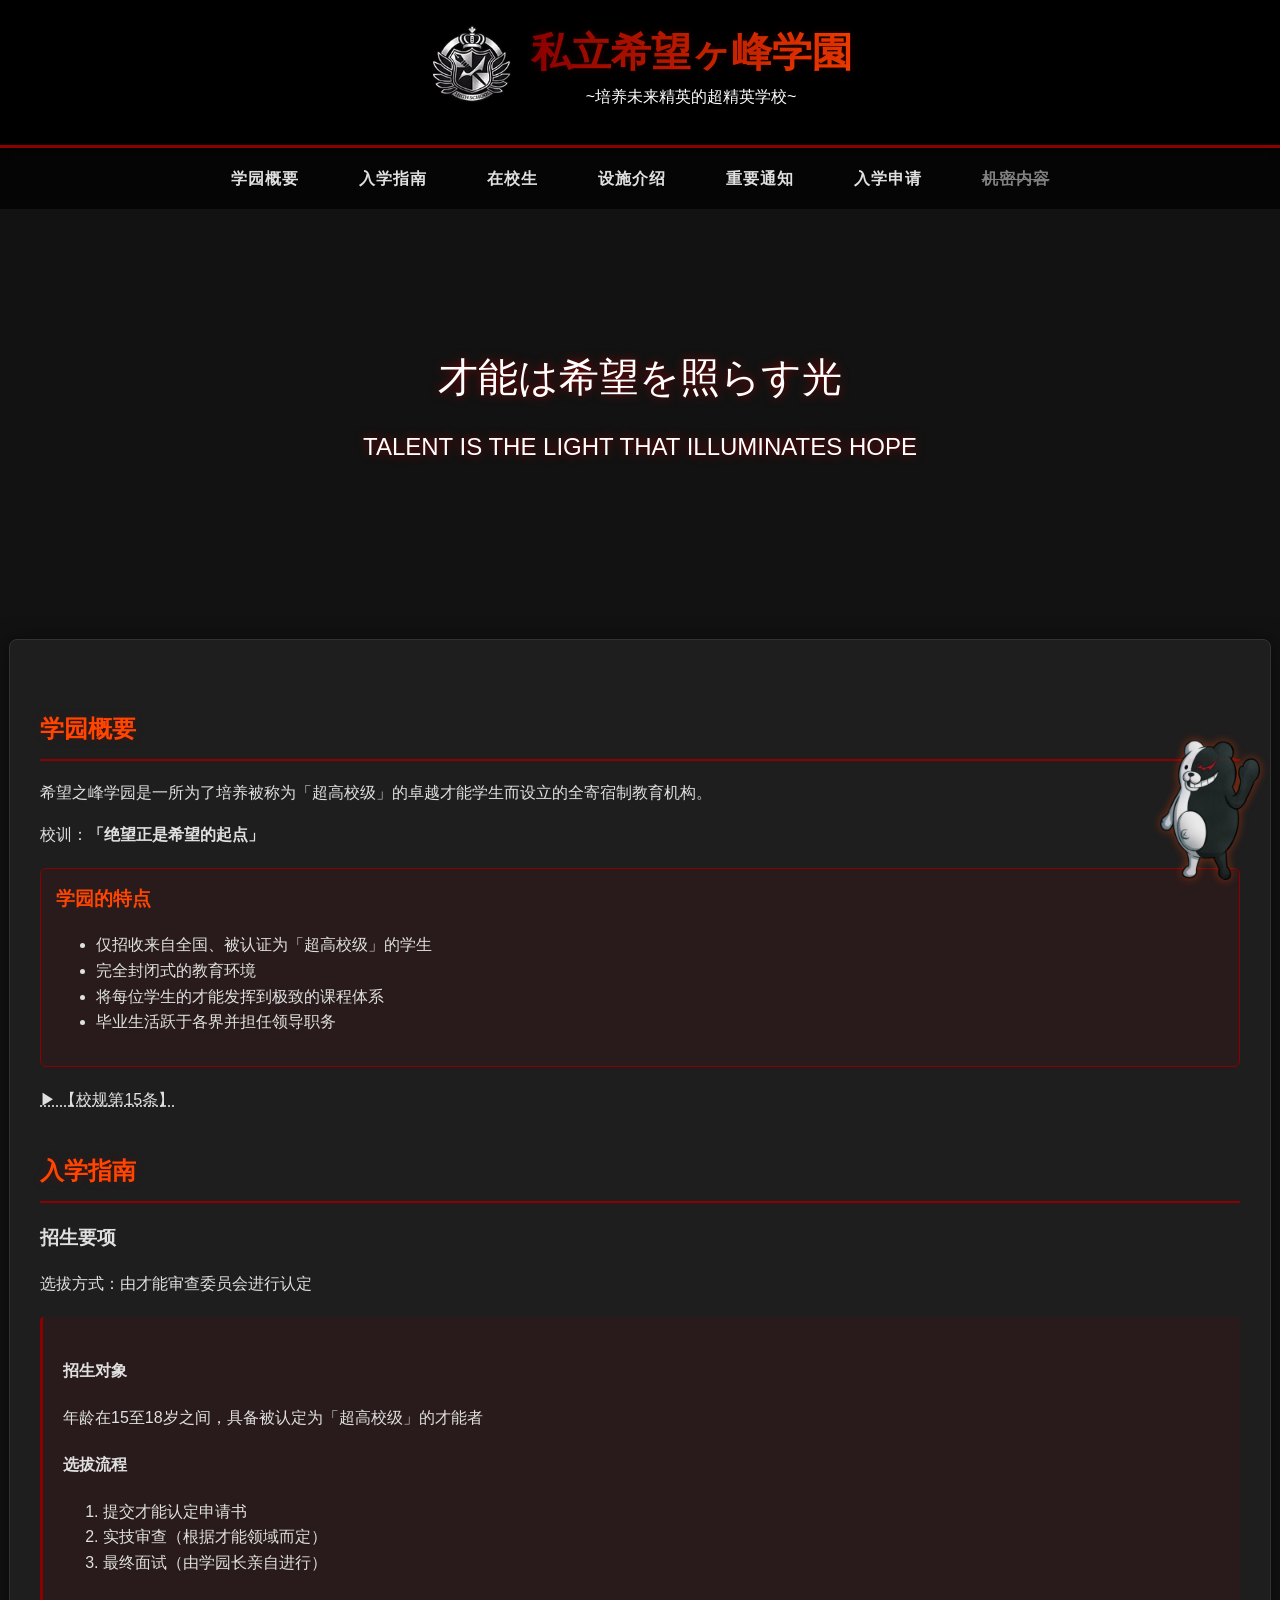
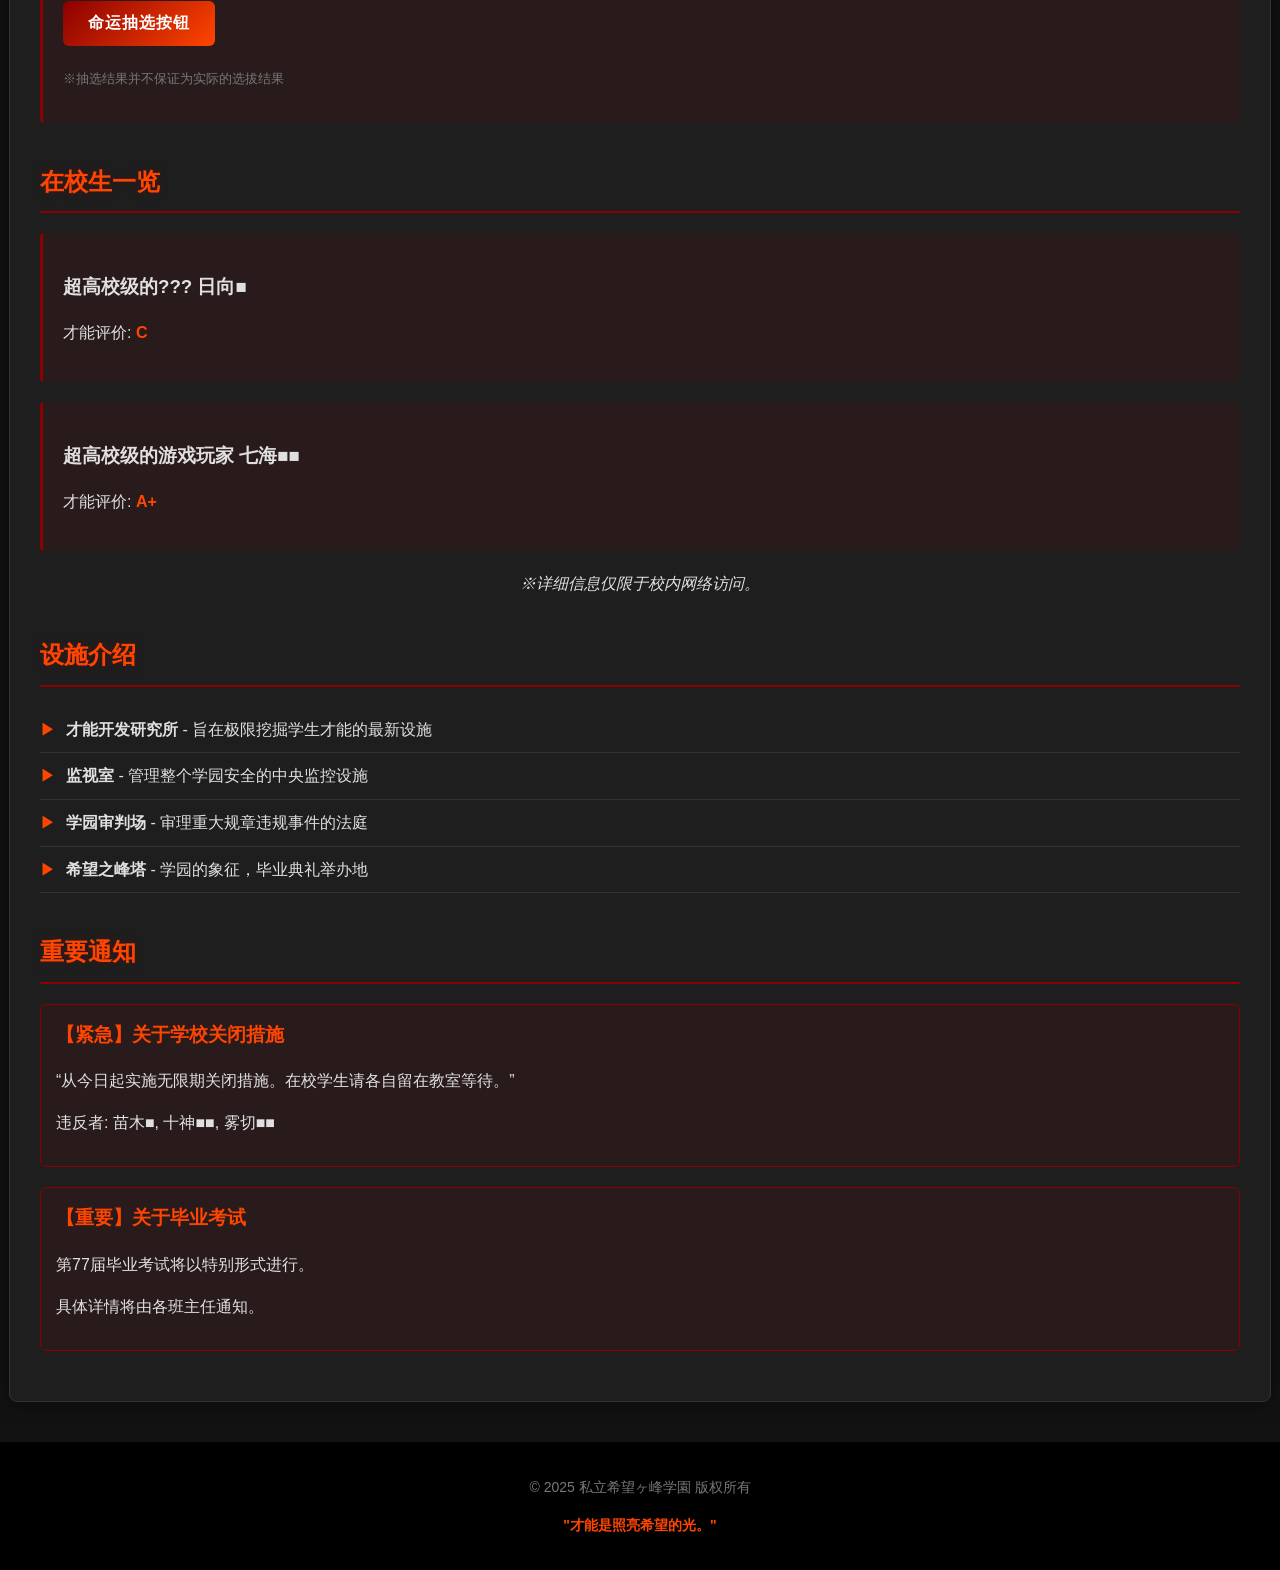
==== index.html @ a82af5e3 "Update index.html" ====
<!DOCTYPE html>
<html lang="zh-CN">
<head>
    <meta charset="UTF-8">
    <meta name="viewport" content="width=device-width, initial-scale=1.0">
    <title>私立希望之峰学园 — 培养超高校级的才能</title>
    <style>
        :root {
            --blood-red: #8b0000;
            --orange-red: #ff4500;
            --dark-bg: #121212;
            --darker-bg: #1e1e1e;
            --container-bg: #1e1e1e;
            --border-color: #333;
            --text-light: #e0e0e0;
            --text-lighter: #ffffff;
        }
        body {
            font-family: 'Arial', sans-serif;
            background-color: var(--dark-bg);
            color: var(--text-light);
            margin: 0;
            padding: 0;
            line-height: 1.6;
        }
        .header {
            background-color: #000000;
            color: var(--text-lighter);
            padding: 20px 0;
            text-align: center;
            box-shadow: 0 4px 8px rgba(0,0,0,0.3);
            border-bottom: 3px solid var(--blood-red);
            position: relative;
        }
        .logo-container {
            display: flex;
            align-items: center;
            justify-content: center;
            gap: 20px;
            margin-bottom: 15px;
        }
        .logo-img {
            height: 80px;
            width: auto;
        }
        .logo-text {
            font-size: 2.5em;
            font-weight: bold;
            background: linear-gradient(90deg, var(--blood-red), var(--orange-red));
            -webkit-background-clip: text;
            -webkit-text-fill-color: transparent;
            text-shadow: 0 0 10px rgba(139, 0, 0, 0.3);
        }
        .glow {
            animation: glow 2s ease-in-out infinite alternate;
        }
        @keyframes glow {
            from {
                text-shadow: 0 0 5px #fff, 0 0 10px #fff, 0 0 15px var(--blood-red);
            }
            to {
                text-shadow: 0 0 10px #fff, 0 0 20px var(--orange-red), 0 0 30px var(--orange-red);
            }
        }
        nav {
            display: flex;
            justify-content: center;
            background-color: rgba(0, 0, 0, 0.7);
            padding: 10px;
            flex-wrap: wrap;
        }
        nav a {
            color: var(--text-light);
            text-decoration: none;
            margin: 0 15px;
            padding: 8px 15px;
            position: relative;
            font-weight: bold;
            letter-spacing: 1px;
            transition: all 0.3s;
        }
        nav a:hover {
            color: var(--orange-red);
        }
        nav a::after {
            content: '';
            position: absolute;
            width: 0;
            height: 2px;
            bottom: 0;
            left: 0;
            background-color: var(--orange-red);
            transition: width 0.3s;
        }
        nav a:hover::after {
            width: 100%;
        }
        .container {
            max-width: 1200px;
            margin: 30px auto;
            padding: 30px;
            background-color: var(--container-bg);
            border-radius: 8px;
            box-shadow: 0 0 20px rgba(0,0,0,0.5);
            border: 1px solid var(--border-color);
        }
        .section-title {
            color: var(--orange-red);
            border-bottom: 2px solid var(--blood-red);
            padding-bottom: 10px;
            margin-top: 40px;
            text-shadow: 0 0 8px rgba(139, 0, 0, 0.3);
        }
        .student-card {
            background-color: rgba(139, 0, 0, 0.1);
            padding: 20px;
            margin: 20px 0;
            border-left: 3px solid var(--blood-red);
            transition: all 0.3s;
            border-radius: 4px;
        }
        .student-card:hover {
            background-color: rgba(139, 0, 0, 0.2);
            transform: translateX(5px);
            box-shadow: 0 0 15px rgba(139, 0, 0, 0.2);
        }
        .censored {
            background-color: black;
            color: black;
            padding: 0 5px;
            cursor: help;
            transition: all 0.3s;
        }
        .censored:hover {
            color: var(--text-light);
            background-color: var(--blood-red);
        }
        .btn {
            background: linear-gradient(135deg, var(--blood-red), var(--orange-red));
            color: white;
            border: none;
            padding: 12px 25px;
            font-size: 16px;
            border-radius: 6px;
            cursor: pointer;
            transition: all 0.3s;
            font-weight: bold;
            letter-spacing: 1px;
            text-transform: uppercase;
            display: inline-block;
            margin: 10px 0;
        }
        .btn:hover {
            background: linear-gradient(135deg, #6b0000, #e03e00);
            box-shadow: 0 0 15px rgba(139, 0, 0, 0.5);
            transform: translateY(-2px);
        }
        footer {
            text-align: center;
            margin-top: 40px;
            color: #777;
            font-size: 14px;
            padding: 20px;
            background-color: #000;
        }
        .monokuma {
            position: fixed;
            bottom: 20px;
            right: 20px;
            width: 60px;
            cursor: pointer;
            opacity: 0.8;
            transition: all 0.3s;
            filter: drop-shadow(0 0 5px rgba(255, 69, 0, 0.5));
        }
        .monokuma:hover {
            opacity: 1;
            transform: rotate(10deg) scale(1.1);
        }
        .hidden {
            display: none;
        }
        .notice-alert {
            border: 1px solid var(--blood-red);
            padding: 15px;
            background-color: rgba(139, 0, 0, 0.1);
            border-radius: 6px;
            margin: 20px 0;
        }
        .slideshow {
            height: 400px;
            position: relative;
            display: flex;
            align-items: center;
            justify-content: center;
            margin-bottom: 30px;
        }
        .slideshow-text {
            font-size: 2.5em;
            color: white;
            text-shadow: 0 0 10px var(--blood-red);
            text-align: center;
            padding: 20px;
            max-width: 800px;
        }
        ::selection {
            background: var(--blood-red);
            color: white;
        }
        .facility-list {
            list-style-type: none;
            padding-left: 0;
        }
        .facility-list li {
            padding: 10px 0;
            border-bottom: 1px solid #333;
        }
        .facility-list li::before {
            content: "▶";
            color: var(--orange-red);
            margin-right: 10px;
        }
        .countdown {
            font-family: 'Courier New', monospace;
            font-size: 1.2em;
            color: var(--orange-red);
        }
        .required:after {
            content: " *";
            color: var(--orange-red);
        }
        .monokuma {
    position: fixed;
    bottom: 20px;
    right: 20px;
    width: 100px;
    cursor: pointer;
    opacity: 0.9;
    transition: all 0.3s;
    filter: drop-shadow(0 0 5px rgba(255, 69, 0, 0.5));
    z-index: 9999;
}

.monokuma:hover {
    opacity: 1;
    transform: rotate(10deg) scale(1.1);
    filter: drop-shadow(0 0 10px rgba(255, 0, 0, 0.7));
}
    </style>
</head>
<body>
    <header class="header">
        <div class="logo-container">
            <img src="logo.png" alt="logo" class="logo-img">
            <div>
                <div class="logo-text">私立希望ヶ峰学園</div>
                <div class="glow">~培养未来精英的超精英学校~</div>
            </div>
        </div>
    </header>

    <nav>
        <a href="#about">学园概要</a>
        <a href="#admission">入学指南</a>
        <a href="#students">在校生</a>
        <a href="#facilities">设施介绍</a>
        <a href="#notice">重要通知</a>
        <a href="apply.html" class="apply-button">入学申请</a>
        <a href="javascript:void(0)" onclick="showSecret()" style="text-decoration: line-through; color: gray;">机密内容</a>
</nav>

<div id="secretModal" class="hidden container">
    <h2 class="section-title">机密内容</h2>
    <p id="secretContent" class="notice-alert"></p>
</div>

<script>
    function showSecret() {
        const password = prompt("请输入访问机密内容的密码：");
        if (password === "11037") {
            const content = `神座出流计划：学园从创立之初就以培养出拥有人类一切才能的代表全世界人类“真正的希望”的“超高校级的希望”为目标，以学园创立者神座出流的名字命名的该计划从学院建立之初即开始实施。
学校在培养各个领域的栋梁时，也在秘密的研究这些过人才能的秘密。由于研究资金的缺乏而开设了预备学科，表面上看是通过普通考试进入学园的学霸中的学霸、可能将来会觉醒超高校级才能的预备役，实际上是只要交够足够的学费即可进入学园。
相当一大部分学生因为憧憬希望之峰学园而选择了预备学科，这也为研究提供了大量的资金。
在研究告一段落后，希望之峰学园决定从预备学科中找一个毫无才能、牺牲了也不可惜的学生日向创进行人体试验。在他自信受挫后同意配合的前提下，我们对这个学生的大脑直接进行了改造，剔除了所有影响获取才能的感情与人格。这名学生也从此成为拥有各种超高校级才能，被称为“超高校级的希望”的神座出流。希望之峰学园一直对此秘而不宣，就连在校学生也仅仅知道神座出流这个名字。
`;
            document.getElementById("secretContent").textContent = content;
            document.getElementById("secretModal").classList.remove("hidden");
            window.scrollTo({ top: document.getElementById("secretModal").offsetTop - 50, behavior: 'smooth' });
        } else if (password !== null) {
            alert("密码错误。无法显示机密内容。");
        }
    }
</script>


    </nav>

    <div class="slideshow">
        <div class="slideshow-text">
            才能は希望を照らす光<br>
            <span style="font-size: 0.6em;">TALENT IS THE LIGHT THAT ILLUMINATES HOPE</span>
        </div>
    </div>

    <div class="container">
        <h2 id="about" class="section-title">学园概要</h2>
        <p>希望之峰学园是一所为了培养被称为「超高校级」的卓越才能学生而设立的全寄宿制教育机构。</p>
        <p>校训：<strong>「绝望正是希望的起点」</strong></p>
        
        <div class="notice-alert">
            <h3 style="margin-top: 0; color: var(--orange-red);">学园的特点</h3>
            <ul>
                <li>仅招收来自全国、被认证为「超高校级」的学生</li>
                <li>完全封闭式的教育环境</li>
                <li>将每位学生的才能发挥到极致的课程体系</li>
                <li>毕业生活跃于各界并担任领导职务</li>
            </ul>
        </div>

        <p id="rule15" style="cursor: pointer; text-decoration: underline dotted;">▶ 【校规第15条】</p>
        <div id="rule15-content" class="hidden notice-alert">
            <p>* 无论任何情况，必须服从学园长的指示。 *</p>
            <p style="font-family: 'Courier New', monospace; color: var(--orange-red);">* 违者将被立即处以退学处分。 *</p>
        </div>

        <h2 id="admission" class="section-title">入学指南</h2>
        <div>
            <h3>招生要项</h3>
            <p>选拔方式：由才能审查委员会进行认定</p>
            
            <div class="student-card">
                <h4>招生对象</h4>
                <p>年龄在15至18岁之间，具备被认定为「超高校级」的才能者</p>
                
                <h4>选拔流程</h4>
                <ol>
                    <li>提交才能认定申请书</li>
                    <li>实技审查（根据才能领域而定）</li>
                    <li>最终面试（由学园长亲自进行）</li>
                </ol>
                
                <button class="btn" onclick="showRandomResult()">命运抽选按钮</button>
                <p style="font-size: 0.8em; color: #777;">※抽选结果并不保证为实际的选拔结果</p>
            </div>
        </div>

        <h2 id="students" class="section-title">在校生一览</h2>
        <div class="student-card">
            <h3>超高校级的??? 日向■</span></h3>
            <p>才能评价: <span style="color: var(--orange-red); font-weight: bold;">C</span></p>
        </div>
        <div class="student-card">
            <h3>超高校级的游戏玩家 七海■■</span></h3>
            <p>才能评价: <span style="color: var(--orange-red); font-weight: bold;">A+</span></p>
        </div>
        <p style="text-align: center; font-style: italic;">※详细信息仅限于校内网络访问。</p>

        <h2 id="facilities" class="section-title">设施介绍</h2>
        <ul class="facility-list">
            <li><strong>才能开发研究所</strong> - 旨在极限挖掘学生才能的最新设施</li>
            <li><strong>监视室</strong> - 管理整个学园安全的中央监控设施</li>
            <li><strong>学园审判场</strong> - 审理重大规章违规事件的法庭</li>
            <li><strong>希望之峰塔</strong> - 学园的象征，毕业典礼举办地</li>
        </ul>

        <h2 id="notice" class="section-title">重要通知</h2>
        <div class="notice-alert">
            <h3 style="margin-top: 0; color: var(--orange-red);">【紧急】关于学校关闭措施</h3>
            <p>“从今日起实施无限期关闭措施。在校学生请各自留在教室等待。”</p>
            <p>违反者: <span>苗木■</span>, <span>十神■■</span>, <span >雾切■■</span></p>
        </div>
        
        <div class="notice-alert">
            <h3 style="margin-top: 0; color: var(--orange-red);">【重要】关于毕业考试</h3>
            <p>第77届毕业考试将以特别形式进行。</p>
            <p>具体详情将由各班主任通知。</p>
        </div>
    </div>

    <footer>
        <p>© 2025 私立希望ヶ峰学園 版权所有</p>
        <p style="margin-top: 15px; color: var(--orange-red); font-weight: bold;">"才能是照亮希望的光。"</p>
    </footer>

    <script>
        // 校规第15条交互
        document.getElementById('rule15').addEventListener('click', function() {
            const content = document.getElementById('rule15-content');
            content.classList.toggle('hidden');
        });

        // 随机结果
        function showRandomResult() {
            const results = [
                "抽签结果：超高校级的幸运",
                "抽签结果：超高校级的游戏玩家",
                "抽签结果：超高校级的侦探",
                "抽签结果：超高校级的偶像",
                "抽签结果：超高校级的骗子",
                "抽签结果：超高校级的护士",
                "抽签结果：超高校级的？？？（数据被学园长加密）",
                "⚠️ 该候选人危险度A级（详情请至监视室）",
                "抽签结果：超级高校级的？？？（才能分类无法识别）",
                "审核中……（系统发生错误）",
                "⚠️ 该生档案与第16号密室事件关联",
                "⚠️此档案与『江之岛盾子』相似度92%",
                "你的数据正在被「新世界程序」解析...",
                "你的才能就是...没有才能？（系统混乱）",
                "小高和刚留言：'这个结果是故意的'",


            ];
            const randomResult = results[Math.floor(Math.random() * results.length)];
            
            alert(randomResult);
        }
        // Monokuma语录
const monokumaQuotes = [
    "噗噗噗~发现违规行为可是要处刑的哦！",
    "绝望才是人生的真谛啊！",
    "你们这些预备学科的家伙，连当实验材料的价值都没有呢~",
    "希望？那是什么能吃吗？",
    "想要通过毕业考试？先杀掉两个同学再说吧！",
    "学级裁判要开始咯~不找出凶手的话，大家都要死哦！",
    "我的熊猫玩偶服下面可是藏着狼牙棒的！",
    "看到那边的处刑装置了吗？是专门为你准备的哦~",
    "预备学科的学生啊，就像垃圾场的老鼠一样呢！",
    "希望之峰学园的秘密...你想知道吗？不过知道的话...会死哦！"
];

function speakMonokuma() {
    const randomIndex = Math.floor(Math.random() * monokumaQuotes.length);
    const speech = `【黑白熊】\n"${monokumaQuotes[randomIndex]}"`;
    
    // 创建自定义对话框
    const dialog = document.createElement('div');
    dialog.style.position = 'fixed';
    dialog.style.bottom = '140px';
    dialog.style.right = '30px';
    dialog.style.backgroundColor = 'rgba(0,0,0,0.9)';
    dialog.style.color = 'white';
    dialog.style.padding = '15px';
    dialog.style.borderRadius = '10px';
    dialog.style.border = '3px solid red';
    dialog.style.fontFamily = 'Arial';
    dialog.style.maxWidth = '250px';
    dialog.style.textShadow = '0 0 5px crimson';
    dialog.style.zIndex = '10000';
    dialog.innerHTML = speech;

    // 添加箭头
    const arrow = document.createElement('div');
    arrow.style.position = 'absolute';
    arrow.style.bottom = '-20px';
    arrow.style.right = '30px';
    arrow.style.width = '0';
    arrow.style.height = '0';
    arrow.style.borderLeft = '15px solid transparent';
    arrow.style.borderRight = '15px solid transparent';
    arrow.style.borderTop = '20px solid red';
    dialog.appendChild(arrow);

    document.body.appendChild(dialog);

    // 3秒后消失
    setTimeout(() => {
        dialog.remove();
    }, 3000);
}
    </script>
    <img src="monokuma.png" alt="Monokuma" class="monokuma" onclick="speakMonokuma()">
</body>
</html>
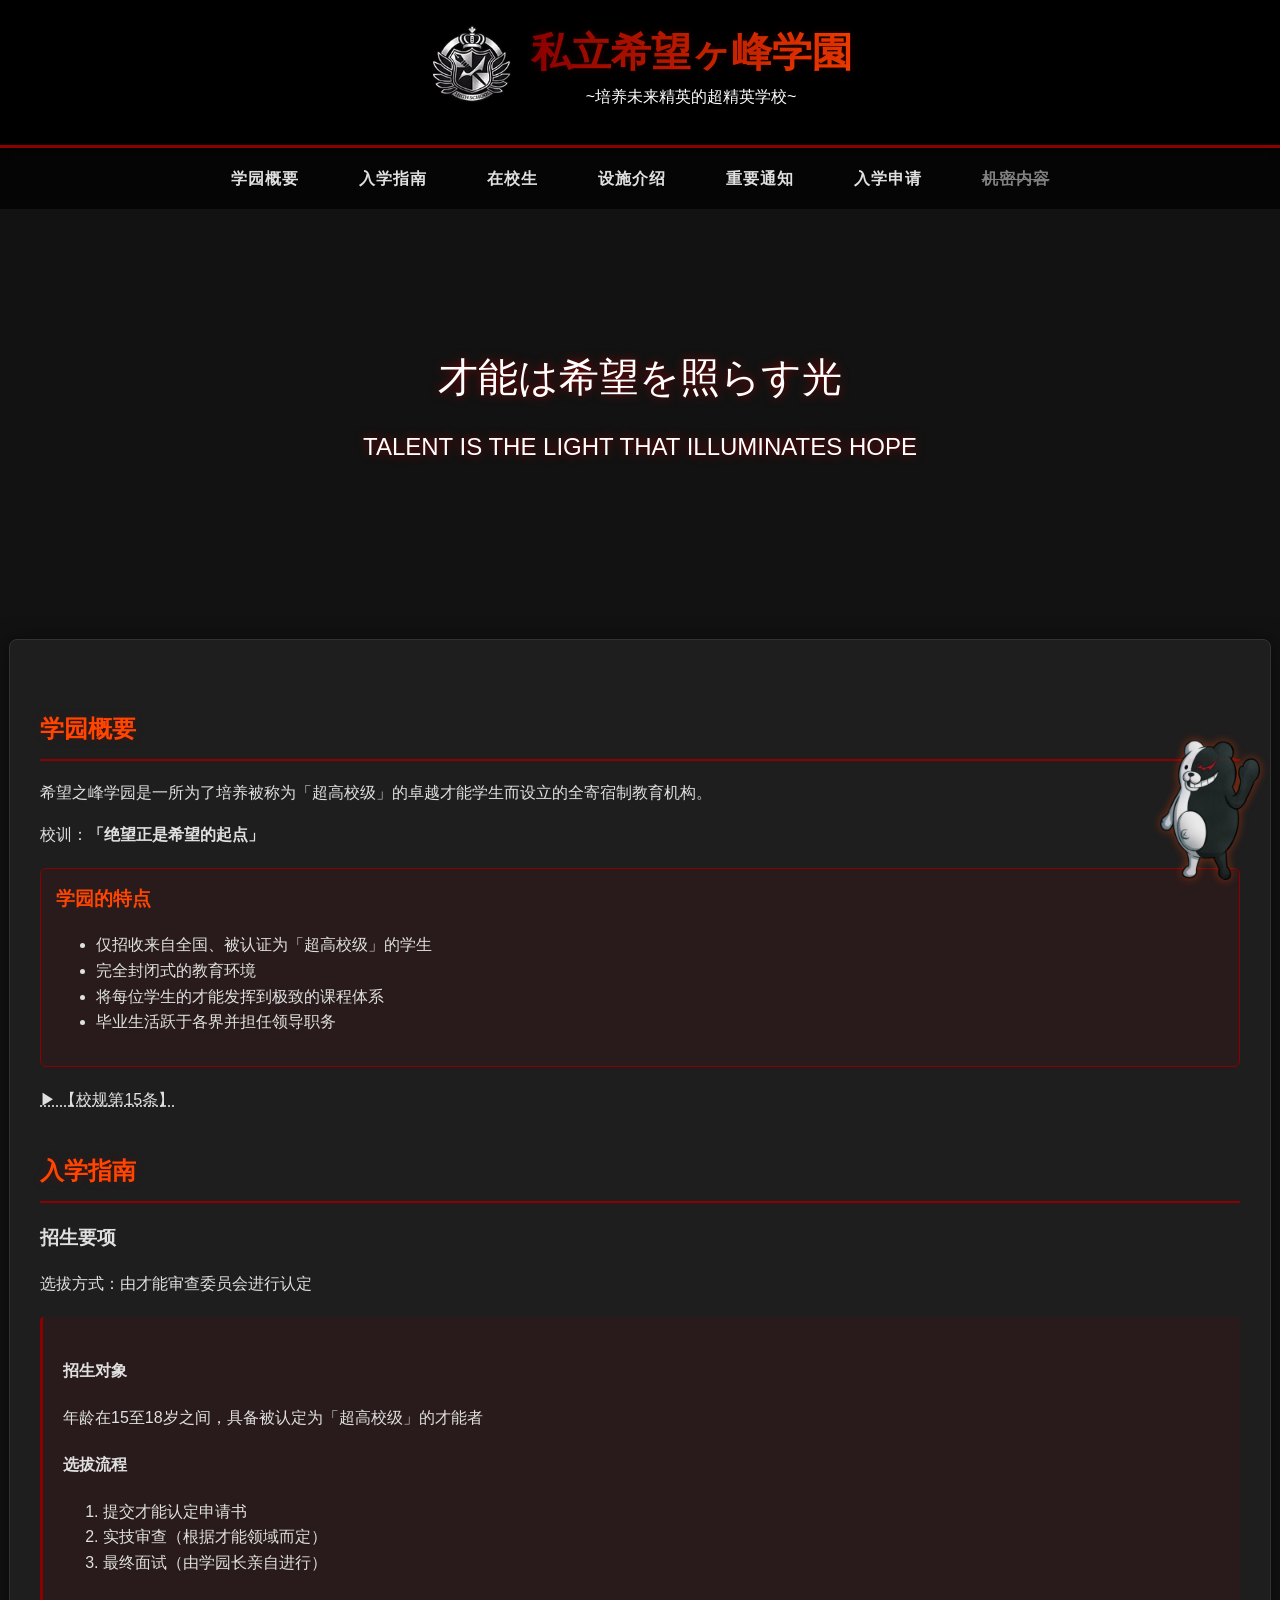
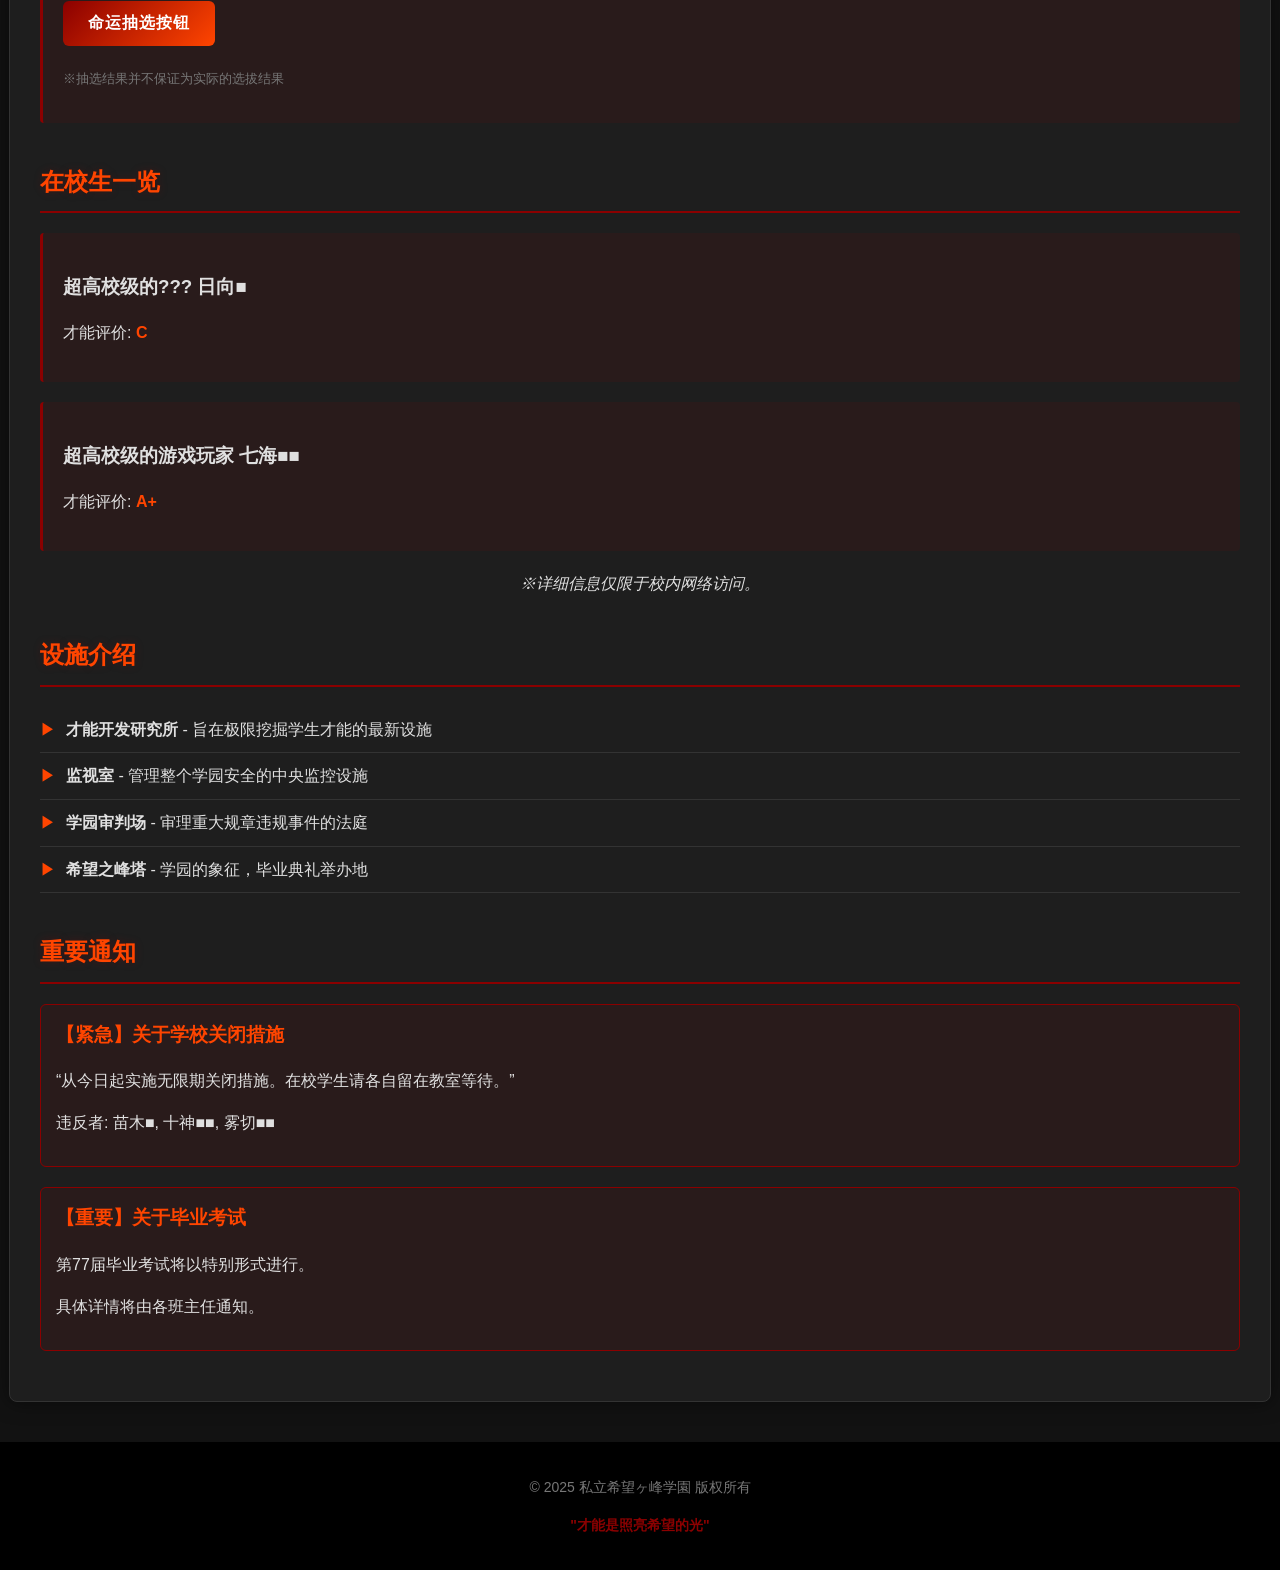
==== commit fcdaa815: "修改ui颜色保证统一" ====
--- a/index.html
+++ b/index.html
@@ -379,7 +379,7 @@
 
     <footer>
         <p>© 2025 私立希望ヶ峰学園 版权所有</p>
-        <p style="margin-top: 15px; color: var(--orange-red); font-weight: bold;">"才能是照亮希望的光。"</p>
+        <p style="margin-top: 15px; color: #8b0000; font-weight: bold;">"才能是照亮希望的光"</p>
     </footer>
 
     <script>
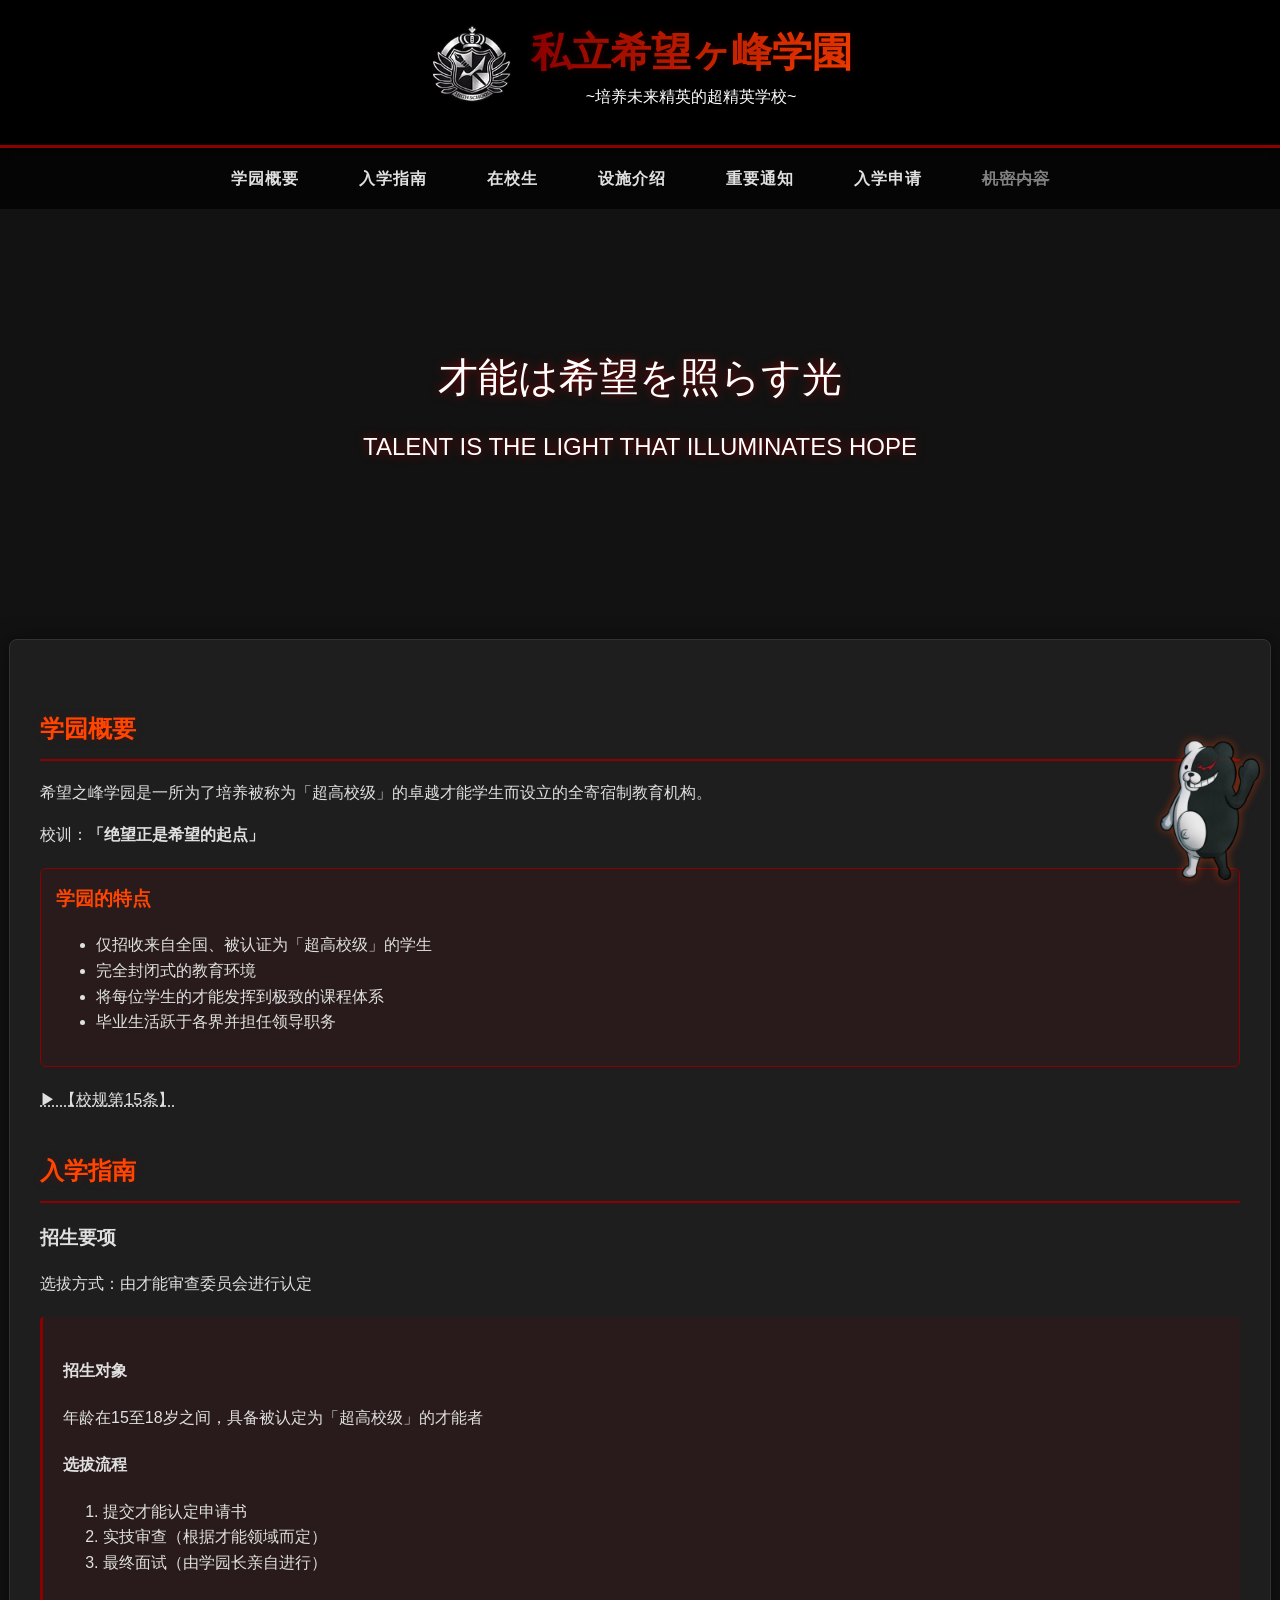
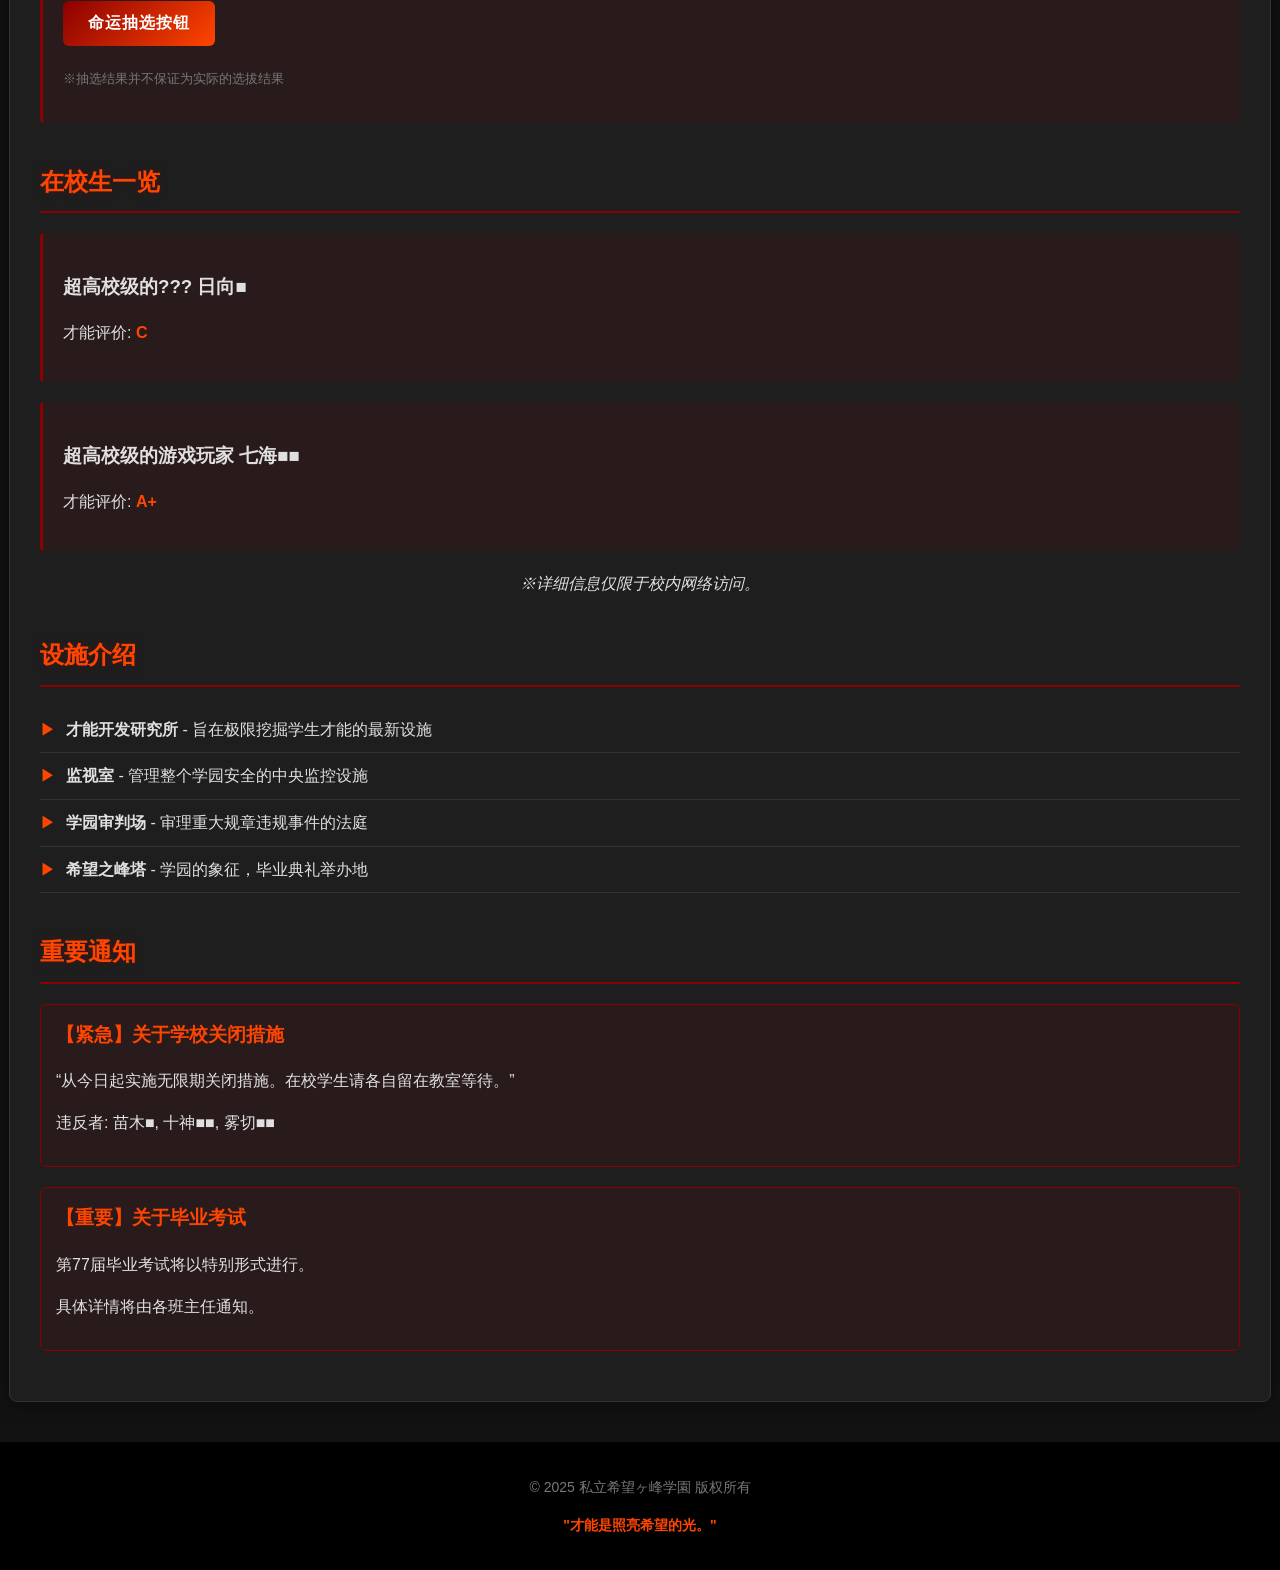
==== commit 113251df: "增加 绝望影片 播放功能" ====
--- a/index.html
+++ b/index.html
@@ -22,6 +22,7 @@
             margin: 0;
             padding: 0;
             line-height: 1.6;
+            position: relative;
         }
         .header {
             background-color: #000000;
@@ -230,22 +231,42 @@
             color: var(--orange-red);
         }
         .monokuma {
-    position: fixed;
-    bottom: 20px;
-    right: 20px;
-    width: 100px;
-    cursor: pointer;
-    opacity: 0.9;
-    transition: all 0.3s;
-    filter: drop-shadow(0 0 5px rgba(255, 69, 0, 0.5));
-    z-index: 9999;
-}
-
-.monokuma:hover {
-    opacity: 1;
-    transform: rotate(10deg) scale(1.1);
-    filter: drop-shadow(0 0 10px rgba(255, 0, 0, 0.7));
-}
+            position: fixed;
+            bottom: 20px;
+            right: 20px;
+            width: 100px;
+            cursor: pointer;
+            opacity: 0.9;
+            transition: all 0.3s;
+            filter: drop-shadow(0 0 5px rgba(255, 69, 0, 0.5));
+            z-index: 9999;
+        }
+        .monokuma:hover {
+            opacity: 1;
+            transform: rotate(10deg) scale(1.1);
+            filter: drop-shadow(0 0 10px rgba(255, 0, 0, 0.7));
+        }
+        #despairVideo {
+            margin-top: 30px;
+            border-top: 2px dashed var(--blood-red);
+            padding-top: 20px;
+        }
+        #zvVideo {
+            background-color: #000;
+        }
+        .despair-warning {
+            color: var(--orange-red);
+            text-shadow: 0 0 5px rgba(255, 0, 0, 0.5);
+            font-weight: bold;
+        }
+        @keyframes pulse {
+            0% { box-shadow: 0 0 0 0 rgba(139, 0, 0, 0.7); }
+            70% { box-shadow: 0 0 0 15px rgba(139, 0, 0, 0); }
+            100% { box-shadow: 0 0 0 0 rgba(139, 0, 0, 0); }
+        }
+        .pulse-effect {
+            animation: pulse 0.5s 3;
+        }
     </style>
 </head>
 <body>
@@ -267,33 +288,43 @@
         <a href="#notice">重要通知</a>
         <a href="apply.html" class="apply-button">入学申请</a>
         <a href="javascript:void(0)" onclick="showSecret()" style="text-decoration: line-through; color: gray;">机密内容</a>
-</nav>
-
-<div id="secretModal" class="hidden container">
-    <h2 class="section-title">机密内容</h2>
-    <p id="secretContent" class="notice-alert"></p>
-</div>
-
-<script>
-    function showSecret() {
-        const password = prompt("请输入访问机密内容的密码：");
-        if (password === "11037") {
-            const content = `神座出流计划：学园从创立之初就以培养出拥有人类一切才能的代表全世界人类“真正的希望”的“超高校级的希望”为目标，以学园创立者神座出流的名字命名的该计划从学院建立之初即开始实施。
-学校在培养各个领域的栋梁时，也在秘密的研究这些过人才能的秘密。由于研究资金的缺乏而开设了预备学科，表面上看是通过普通考试进入学园的学霸中的学霸、可能将来会觉醒超高校级才能的预备役，实际上是只要交够足够的学费即可进入学园。
-相当一大部分学生因为憧憬希望之峰学园而选择了预备学科，这也为研究提供了大量的资金。
-在研究告一段落后，希望之峰学园决定从预备学科中找一个毫无才能、牺牲了也不可惜的学生日向创进行人体试验。在他自信受挫后同意配合的前提下，我们对这个学生的大脑直接进行了改造，剔除了所有影响获取才能的感情与人格。这名学生也从此成为拥有各种超高校级才能，被称为“超高校级的希望”的神座出流。希望之峰学园一直对此秘而不宣，就连在校学生也仅仅知道神座出流这个名字。
-`;
-            document.getElementById("secretContent").textContent = content;
-            document.getElementById("secretModal").classList.remove("hidden");
-            window.scrollTo({ top: document.getElementById("secretModal").offsetTop - 50, behavior: 'smooth' });
-        } else if (password !== null) {
-            alert("密码错误。无法显示机密内容。");
-        }
-    }
-</script>
-
-
     </nav>
+
+    <div id="secretModal" class="hidden container">
+        <h2 class="section-title">机密内容</h2>
+        <p id="secretContent" class="notice-alert"></p>
+        
+        <div id="despairVideo" class="hidden">
+            <h3 style="color: var(--blood-red);">绝望影片档案 ZV.mp4</h3>
+            <p style="font-style: italic; color: #aaa;">
+                <span class="despair-warning">※ 由江之岛盾子拍摄，御手洗亮太剪辑的绝望影片 ※</span><br>
+                <span style="font-size: 0.8em;">警告：此内容可能造成心理不适</span>
+            </p>
+            
+            <video id="zvVideo" width="100%" controls style="margin: 20px 0; border: 2px solid var(--blood-red);">
+                <source src="ZV.mp4" type="video/mp4">
+                您的浏览器不支持视频播放。
+            </video>
+            
+            <div class="notice-alert" style="background-color: rgba(139, 0, 0, 0.2);">
+                <h4>档案说明：</h4>
+                <p>此影片是"人类史上最大最恶的绝望事件"的关键传播媒介之一，包含强烈的洗脑暗示。</p>
+                <p>观看后可能出现：</p>
+                <ul>
+                    <li>情绪剧烈波动</li>
+                    <li>认知扭曲</li>
+                    <li>对希望的质疑</li>
+                    <li>不可逆的绝望倾向</li>
+                </ul>
+                <button class="btn" onclick="confirmDespair()" style="background: linear-gradient(135deg, #333, #000);">
+                    我理解风险并确认播放
+                </button>
+                <p style="font-size: 0.7em; margin-top: 10px; color: #aaa;">
+                    * 根据希望之峰学园第15条特别规定，观看此影片需承担全部责任 *
+                </p>
+            </div>
+        </div>
+    </div>
 
     <div class="slideshow">
         <div class="slideshow-text">
@@ -379,8 +410,10 @@
 
     <footer>
         <p>© 2025 私立希望ヶ峰学園 版权所有</p>
-        <p style="margin-top: 15px; color: #8b0000; font-weight: bold;">"才能是照亮希望的光"</p>
+        <p style="margin-top: 15px; color: var(--orange-red); font-weight: bold;">"才能是照亮希望的光。"</p>
     </footer>
+
+    <img src="monokuma.png" alt="Monokuma" class="monokuma" onclick="speakMonokuma()">
 
     <script>
         // 校规第15条交互
@@ -392,12 +425,12 @@
         // 随机结果
         function showRandomResult() {
             const results = [
-                "抽签结果：超高校级的幸运",
-                "抽签结果：超高校级的游戏玩家",
-                "抽签结果：超高校级的侦探",
-                "抽签结果：超高校级的偶像",
-                "抽签结果：超高校级的骗子",
-                "抽签结果：超高校级的护士",
+                "抽签结果：超级高校级的幸运",
+                "抽签结果：超级高校级的游戏玩家",
+                "抽签结果：超级高校级的侦探",
+                "抽签结果：超级高校级的偶像",
+                "抽签结果：超级高校级的骗子",
+                "抽签结果：超级高校级的护士",
                 "抽签结果：超高校级的？？？（数据被学园长加密）",
                 "⚠️ 该候选人危险度A级（详情请至监视室）",
                 "抽签结果：超级高校级的？？？（才能分类无法识别）",
@@ -407,67 +440,97 @@
                 "你的数据正在被「新世界程序」解析...",
                 "你的才能就是...没有才能？（系统混乱）",
                 "小高和刚留言：'这个结果是故意的'",
-
-
             ];
             const randomResult = results[Math.floor(Math.random() * results.length)];
             
             alert(randomResult);
         }
+
         // Monokuma语录
-const monokumaQuotes = [
-    "噗噗噗~发现违规行为可是要处刑的哦！",
-    "绝望才是人生的真谛啊！",
-    "你们这些预备学科的家伙，连当实验材料的价值都没有呢~",
-    "希望？那是什么能吃吗？",
-    "想要通过毕业考试？先杀掉两个同学再说吧！",
-    "学级裁判要开始咯~不找出凶手的话，大家都要死哦！",
-    "我的熊猫玩偶服下面可是藏着狼牙棒的！",
-    "看到那边的处刑装置了吗？是专门为你准备的哦~",
-    "预备学科的学生啊，就像垃圾场的老鼠一样呢！",
-    "希望之峰学园的秘密...你想知道吗？不过知道的话...会死哦！"
-];
-
-function speakMonokuma() {
-    const randomIndex = Math.floor(Math.random() * monokumaQuotes.length);
-    const speech = `【黑白熊】\n"${monokumaQuotes[randomIndex]}"`;
-    
-    // 创建自定义对话框
-    const dialog = document.createElement('div');
-    dialog.style.position = 'fixed';
-    dialog.style.bottom = '140px';
-    dialog.style.right = '30px';
-    dialog.style.backgroundColor = 'rgba(0,0,0,0.9)';
-    dialog.style.color = 'white';
-    dialog.style.padding = '15px';
-    dialog.style.borderRadius = '10px';
-    dialog.style.border = '3px solid red';
-    dialog.style.fontFamily = 'Arial';
-    dialog.style.maxWidth = '250px';
-    dialog.style.textShadow = '0 0 5px crimson';
-    dialog.style.zIndex = '10000';
-    dialog.innerHTML = speech;
-
-    // 添加箭头
-    const arrow = document.createElement('div');
-    arrow.style.position = 'absolute';
-    arrow.style.bottom = '-20px';
-    arrow.style.right = '30px';
-    arrow.style.width = '0';
-    arrow.style.height = '0';
-    arrow.style.borderLeft = '15px solid transparent';
-    arrow.style.borderRight = '15px solid transparent';
-    arrow.style.borderTop = '20px solid red';
-    dialog.appendChild(arrow);
-
-    document.body.appendChild(dialog);
-
-    // 3秒后消失
-    setTimeout(() => {
-        dialog.remove();
-    }, 3000);
-}
+        const monokumaQuotes = [
+            "噗噗噗~发现违规行为可是要处刑的哦！",
+            "绝望才是人生的真谛啊！",
+            "你们这些预备学科的家伙，连当实验材料的价值都没有呢~",
+            "希望？那是什么能吃吗？",
+            "想要通过毕业考试？先杀掉两个同学再说吧！",
+            "学级裁判要开始咯~不找出凶手的话，大家都要死哦！",
+            "我的熊猫玩偶服下面可是藏着狼牙棒的！",
+            "看到那边的处刑装置了吗？是专门为你准备的哦~",
+            "预备学科的学生啊，就像垃圾场的老鼠一样呢！",
+            "希望之峰学园的秘密...你想知道吗？不过知道的话...会死哦！"
+        ];
+
+        function speakMonokuma() {
+            const randomIndex = Math.floor(Math.random() * monokumaQuotes.length);
+            const speech = `【黑白熊】\n"${monokumaQuotes[randomIndex]}"`;
+            
+            // 创建自定义对话框
+            const dialog = document.createElement('div');
+            dialog.style.position = 'fixed';
+            dialog.style.bottom = '140px';
+            dialog.style.right = '30px';
+            dialog.style.backgroundColor = 'rgba(0,0,0,0.9)';
+            dialog.style.color = 'white';
+            dialog.style.padding = '15px';
+            dialog.style.borderRadius = '10px';
+            dialog.style.border = '3px solid red';
+            dialog.style.fontFamily = 'Arial';
+            dialog.style.maxWidth = '250px';
+            dialog.style.textShadow = '0 0 5px crimson';
+            dialog.style.zIndex = '10000';
+            dialog.innerHTML = speech;
+
+            // 添加箭头
+            const arrow = document.createElement('div');
+            arrow.style.position = 'absolute';
+            arrow.style.bottom = '-20px';
+            arrow.style.right = '30px';
+            arrow.style.width = '0';
+            arrow.style.height = '0';
+            arrow.style.borderLeft = '15px solid transparent';
+            arrow.style.borderRight = '15px solid transparent';
+            arrow.style.borderTop = '20px solid red';
+            dialog.appendChild(arrow);
+
+            document.body.appendChild(dialog);
+
+            // 3秒后消失
+            setTimeout(() => {
+                dialog.remove();
+            }, 3000);
+        }
+
+        // 显示机密内容
+        function showSecret() {
+            const password = prompt("请输入访问机密内容的密码：");
+            if (password === "11037") {
+                const content = "神座出流计划：学园从创立之初就以培养出拥有人类一切才能的代表全世界人类\"真正的希望\"的\"超高校级的希望\"为目标，以学园创立者神座出流的名字命名的该计划从学院建立之初即开始实施。\n\n学校在培养各个领域的栋梁时，也在秘密的研究这些过人才能的秘密。由于研究资金的缺乏而开设了预备学科，表面上看是通过普通考试进入学园的学霸中的学霸、可能将来会觉醒超高校级才能的预备役，实际上是只要交够足够的学费即可进入学园。\n\n相当一大部分学生因为憧憬希望之峰学园而选择了预备学科，这也为研究提供了大量的资金。\n\n在研究告一段落后，希望之峰学园决定从预备学科中找一个毫无才能、牺牲了也不可惜的学生日向创进行人体试验。在他自信受挫后同意配合的前提下，我们对这个学生的大脑直接进行了改造，剔除了所有影响获取才能的感情与人格。这名学生也从此成为拥有各种超高校级才能，被称为\"超高校级的希望\"的神座出流。希望之峰学园一直对此秘而不宣，就连在校学生也仅仅知道神座出流这个名字。";
+                document.getElementById("secretContent").textContent = content;
+                document.getElementById("despairVideo").classList.remove("hidden");
+                document.getElementById("secretModal").classList.remove("hidden");
+                window.scrollTo({ top: document.getElementById("secretModal").offsetTop - 50, behavior: 'smooth' });
+            } else if (password !== null) {
+                alert("密码错误。无法显示机密内容。");
+            }
+        }
+
+        // 确认播放绝望影片
+        function confirmDespair() {
+            if(confirm("警告：此影片包含强烈的绝望暗示内容。\n\n继续播放可能导致不可逆的心理影响。\n\n确定要继续吗？")) {
+                document.getElementById("zvVideo").play();
+                document.body.classList.add('pulse-effect');
+                
+                // 3秒后移除动画效果
+                setTimeout(() => {
+                    document.body.classList.remove('pulse-effect');
+                }, 1500);
+                
+                // 播放后添加特殊效果
+                setTimeout(() => {
+                    document.body.style.filter = "brightness(0.8)";
+                }, 5000);
+            }
+        }
     </script>
-    <img src="monokuma.png" alt="Monokuma" class="monokuma" onclick="speakMonokuma()">
 </body>
 </html>
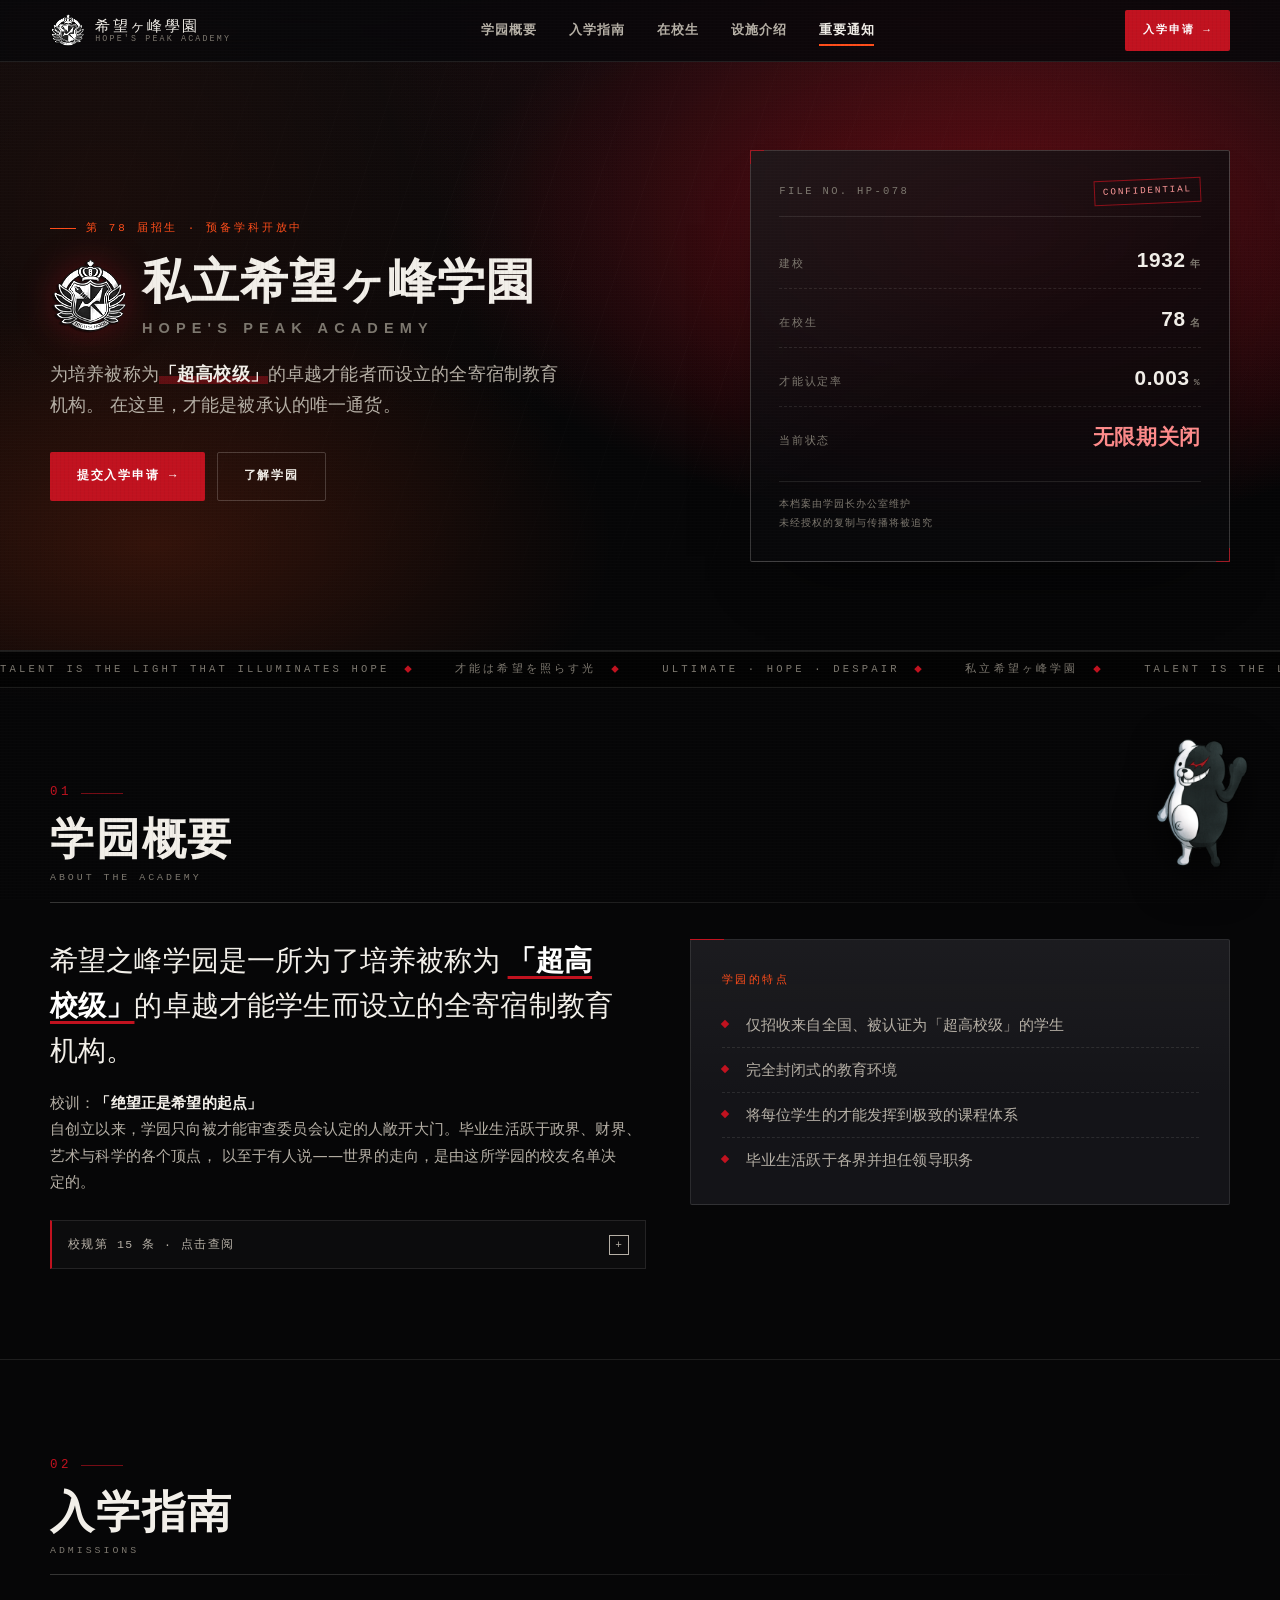
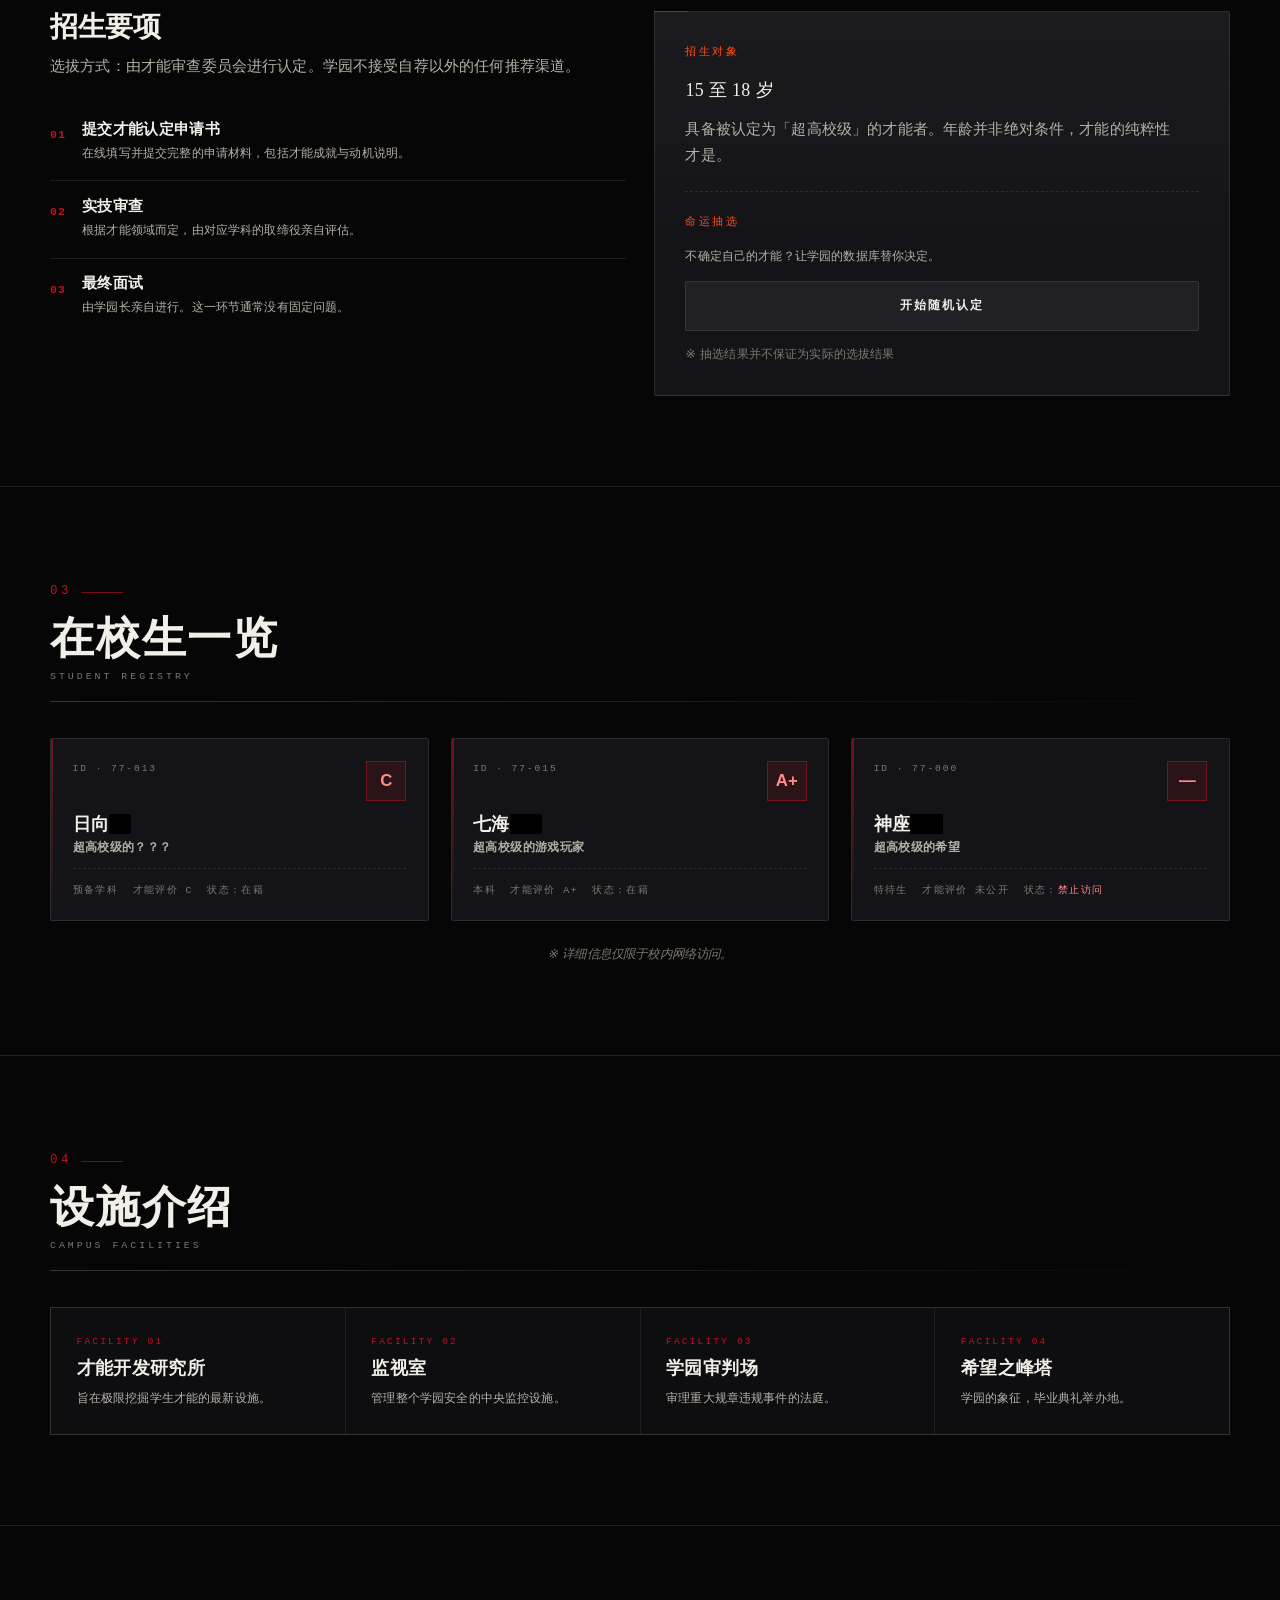
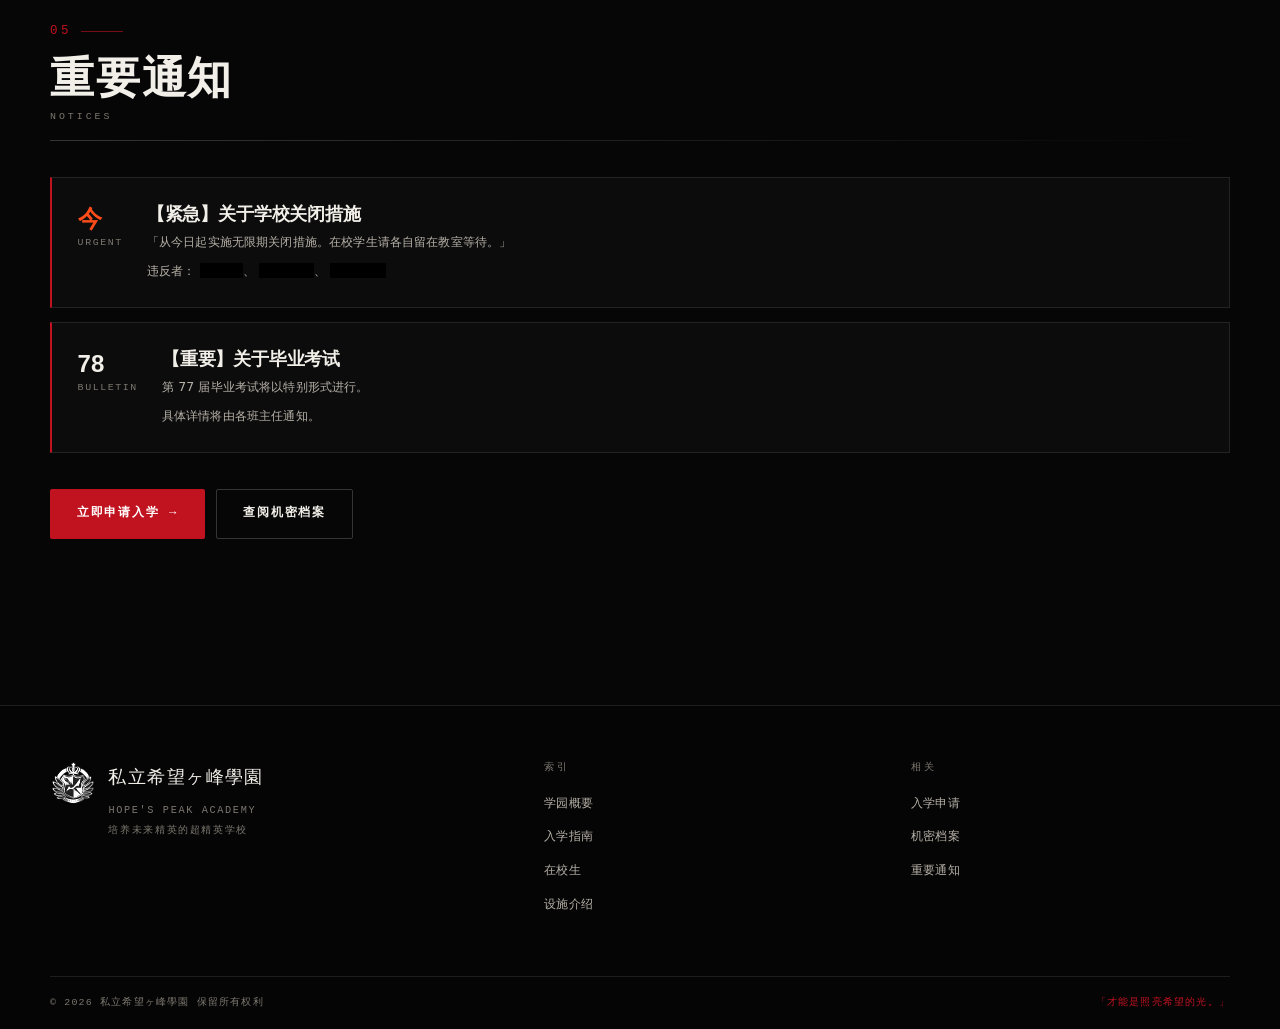
==== commit b9764d25: "Add files via upload" ====
--- a/index.html
+++ b/index.html
@@ -1,536 +1,652 @@
 <!DOCTYPE html>
 <html lang="zh-CN">
-<head>
-    <meta charset="UTF-8">
-    <meta name="viewport" content="width=device-width, initial-scale=1.0">
-    <title>私立希望之峰学园 — 培养超高校级的才能</title>
-    <style>
-        :root {
-            --blood-red: #8b0000;
-            --orange-red: #ff4500;
-            --dark-bg: #121212;
-            --darker-bg: #1e1e1e;
-            --container-bg: #1e1e1e;
-            --border-color: #333;
-            --text-light: #e0e0e0;
-            --text-lighter: #ffffff;
-        }
-        body {
-            font-family: 'Arial', sans-serif;
-            background-color: var(--dark-bg);
-            color: var(--text-light);
-            margin: 0;
-            padding: 0;
-            line-height: 1.6;
-            position: relative;
-        }
-        .header {
-            background-color: #000000;
-            color: var(--text-lighter);
-            padding: 20px 0;
-            text-align: center;
-            box-shadow: 0 4px 8px rgba(0,0,0,0.3);
-            border-bottom: 3px solid var(--blood-red);
-            position: relative;
-        }
-        .logo-container {
-            display: flex;
-            align-items: center;
-            justify-content: center;
-            gap: 20px;
-            margin-bottom: 15px;
-        }
-        .logo-img {
-            height: 80px;
-            width: auto;
-        }
-        .logo-text {
-            font-size: 2.5em;
-            font-weight: bold;
-            background: linear-gradient(90deg, var(--blood-red), var(--orange-red));
-            -webkit-background-clip: text;
-            -webkit-text-fill-color: transparent;
-            text-shadow: 0 0 10px rgba(139, 0, 0, 0.3);
-        }
-        .glow {
-            animation: glow 2s ease-in-out infinite alternate;
-        }
-        @keyframes glow {
-            from {
-                text-shadow: 0 0 5px #fff, 0 0 10px #fff, 0 0 15px var(--blood-red);
-            }
-            to {
-                text-shadow: 0 0 10px #fff, 0 0 20px var(--orange-red), 0 0 30px var(--orange-red);
-            }
-        }
-        nav {
-            display: flex;
-            justify-content: center;
-            background-color: rgba(0, 0, 0, 0.7);
-            padding: 10px;
-            flex-wrap: wrap;
-        }
-        nav a {
-            color: var(--text-light);
-            text-decoration: none;
-            margin: 0 15px;
-            padding: 8px 15px;
-            position: relative;
-            font-weight: bold;
-            letter-spacing: 1px;
-            transition: all 0.3s;
-        }
-        nav a:hover {
-            color: var(--orange-red);
-        }
-        nav a::after {
-            content: '';
-            position: absolute;
-            width: 0;
-            height: 2px;
-            bottom: 0;
-            left: 0;
-            background-color: var(--orange-red);
-            transition: width 0.3s;
-        }
-        nav a:hover::after {
-            width: 100%;
-        }
-        .container {
-            max-width: 1200px;
-            margin: 30px auto;
-            padding: 30px;
-            background-color: var(--container-bg);
-            border-radius: 8px;
-            box-shadow: 0 0 20px rgba(0,0,0,0.5);
-            border: 1px solid var(--border-color);
-        }
-        .section-title {
-            color: var(--orange-red);
-            border-bottom: 2px solid var(--blood-red);
-            padding-bottom: 10px;
-            margin-top: 40px;
-            text-shadow: 0 0 8px rgba(139, 0, 0, 0.3);
-        }
-        .student-card {
-            background-color: rgba(139, 0, 0, 0.1);
-            padding: 20px;
-            margin: 20px 0;
-            border-left: 3px solid var(--blood-red);
-            transition: all 0.3s;
-            border-radius: 4px;
-        }
-        .student-card:hover {
-            background-color: rgba(139, 0, 0, 0.2);
-            transform: translateX(5px);
-            box-shadow: 0 0 15px rgba(139, 0, 0, 0.2);
-        }
-        .censored {
-            background-color: black;
-            color: black;
-            padding: 0 5px;
-            cursor: help;
-            transition: all 0.3s;
-        }
-        .censored:hover {
-            color: var(--text-light);
-            background-color: var(--blood-red);
-        }
-        .btn {
-            background: linear-gradient(135deg, var(--blood-red), var(--orange-red));
-            color: white;
-            border: none;
-            padding: 12px 25px;
-            font-size: 16px;
-            border-radius: 6px;
-            cursor: pointer;
-            transition: all 0.3s;
-            font-weight: bold;
-            letter-spacing: 1px;
-            text-transform: uppercase;
-            display: inline-block;
-            margin: 10px 0;
-        }
-        .btn:hover {
-            background: linear-gradient(135deg, #6b0000, #e03e00);
-            box-shadow: 0 0 15px rgba(139, 0, 0, 0.5);
-            transform: translateY(-2px);
-        }
-        footer {
-            text-align: center;
-            margin-top: 40px;
-            color: #777;
-            font-size: 14px;
-            padding: 20px;
-            background-color: #000;
-        }
-        .monokuma {
-            position: fixed;
-            bottom: 20px;
-            right: 20px;
-            width: 60px;
-            cursor: pointer;
-            opacity: 0.8;
-            transition: all 0.3s;
-            filter: drop-shadow(0 0 5px rgba(255, 69, 0, 0.5));
-        }
-        .monokuma:hover {
-            opacity: 1;
-            transform: rotate(10deg) scale(1.1);
-        }
-        .hidden {
-            display: none;
-        }
-        .notice-alert {
-            border: 1px solid var(--blood-red);
-            padding: 15px;
-            background-color: rgba(139, 0, 0, 0.1);
-            border-radius: 6px;
-            margin: 20px 0;
-        }
-        .slideshow {
-            height: 400px;
-            position: relative;
-            display: flex;
-            align-items: center;
-            justify-content: center;
-            margin-bottom: 30px;
-        }
-        .slideshow-text {
-            font-size: 2.5em;
-            color: white;
-            text-shadow: 0 0 10px var(--blood-red);
-            text-align: center;
-            padding: 20px;
-            max-width: 800px;
-        }
-        ::selection {
-            background: var(--blood-red);
-            color: white;
-        }
-        .facility-list {
-            list-style-type: none;
-            padding-left: 0;
-        }
-        .facility-list li {
-            padding: 10px 0;
-            border-bottom: 1px solid #333;
-        }
-        .facility-list li::before {
-            content: "▶";
-            color: var(--orange-red);
-            margin-right: 10px;
-        }
-        .countdown {
-            font-family: 'Courier New', monospace;
-            font-size: 1.2em;
-            color: var(--orange-red);
-        }
-        .required:after {
-            content: " *";
-            color: var(--orange-red);
-        }
-        .monokuma {
-            position: fixed;
-            bottom: 20px;
-            right: 20px;
-            width: 100px;
-            cursor: pointer;
-            opacity: 0.9;
-            transition: all 0.3s;
-            filter: drop-shadow(0 0 5px rgba(255, 69, 0, 0.5));
-            z-index: 9999;
-        }
-        .monokuma:hover {
-            opacity: 1;
-            transform: rotate(10deg) scale(1.1);
-            filter: drop-shadow(0 0 10px rgba(255, 0, 0, 0.7));
-        }
-        #despairVideo {
-            margin-top: 30px;
-            border-top: 2px dashed var(--blood-red);
-            padding-top: 20px;
-        }
-        #zvVideo {
-            background-color: #000;
-        }
-        .despair-warning {
-            color: var(--orange-red);
-            text-shadow: 0 0 5px rgba(255, 0, 0, 0.5);
-            font-weight: bold;
-        }
-        @keyframes pulse {
-            0% { box-shadow: 0 0 0 0 rgba(139, 0, 0, 0.7); }
-            70% { box-shadow: 0 0 0 15px rgba(139, 0, 0, 0); }
-            100% { box-shadow: 0 0 0 0 rgba(139, 0, 0, 0); }
-        }
-        .pulse-effect {
-            animation: pulse 0.5s 3;
-        }
-    </style>
-</head>
-<body>
-    <header class="header">
-        <div class="logo-container">
-            <img src="logo.png" alt="logo" class="logo-img">
-            <div>
-                <div class="logo-text">私立希望ヶ峰学園</div>
-                <div class="glow">~培养未来精英的超精英学校~</div>
-            </div>
-        </div>
+  <head>
+    <meta charset="UTF-8" />
+    <meta name="viewport" content="width=device-width, initial-scale=1.0" />
+    <meta
+      name="description"
+      content="私立希望ヶ峰学园——为培养「超高校级」才能者而设立的全寄宿制教育机构。学园概要、入学指南、在校生名录与重要通知。"
+    />
+    <meta name="theme-color" content="#060607" />
+    <title>私立希望ヶ峰学園 — 培养超高校级的才能</title>
+    <link rel="icon" href="favicon.ico" />
+    <link rel="stylesheet" href="css/base.css" />
+    <link rel="stylesheet" href="css/components.css" />
+    <link rel="stylesheet" href="css/home.css" />
+  </head>
+  <body>
+    <a class="skip-link" href="#main">跳至主要内容</a>
+    <div class="grain" aria-hidden="true"></div>
+
+    <!-- ================= 导航 ================= -->
+    <nav class="site-nav" aria-label="主导航">
+      <div class="shell site-nav__inner">
+        <a class="site-nav__brand" href="index.html" aria-label="私立希望ヶ峰学园首页">
+          <img src="logo.png" alt="" width="34" height="33" />
+          <span class="site-nav__brand-text">
+            <span class="site-nav__brand-jp">希望ヶ峰學園</span>
+            <span class="site-nav__brand-en">Hope's Peak Academy</span>
+          </span>
+        </a>
+
+        <div class="site-nav__links" id="navLinks">
+          <a class="site-nav__link" href="#about" data-nav-section="about">学园概要</a>
+          <a class="site-nav__link" href="#admission" data-nav-section="admission">入学指南</a>
+          <a class="site-nav__link" href="#students" data-nav-section="students">在校生</a>
+          <a class="site-nav__link" href="#facilities" data-nav-section="facilities">设施介绍</a>
+          <a class="site-nav__link" href="#notice" data-nav-section="notice">重要通知</a>
+          <a class="site-nav__link site-nav__link--mobile" href="apply.html">入学申请</a>
+          <a class="site-nav__secret site-nav__secret--mobile" href="#" data-modal-open="secretModal">
+            机密内容
+          </a>
+        </div>
+
+        <div class="site-nav__actions">
+          <a class="btn btn--sm" href="apply.html">
+            入学申请
+            <span class="btn__arrow" aria-hidden="true">→</span>
+          </a>
+          <button
+            class="nav-toggle"
+            type="button"
+            aria-expanded="false"
+            aria-controls="navLinks"
+            aria-label="展开导航菜单"
+          >
+            <span></span>
+          </button>
+        </div>
+      </div>
+    </nav>
+
+    <!-- ================= 页头 ================= -->
+    <header class="site-header">
+      <div class="site-header__bg" aria-hidden="true"></div>
+      <div class="site-header__stripes" aria-hidden="true"></div>
+
+      <div class="shell site-header__inner">
+        <div>
+          <p class="site-header__eyebrow">第 78 届招生 · 预备学科开放中</p>
+
+          <div class="site-header__crest">
+            <img src="logo.png" alt="希望ヶ峰学园校徽" width="76" height="74" />
+            <h1 class="site-header__title">
+              私立希望ヶ峰学園
+              <em>Hope's Peak Academy</em>
+            </h1>
+          </div>
+
+          <p class="site-header__lead">
+            为培养被称为<strong>「超高校级」</strong>的卓越才能者而设立的全寄宿制教育机构。
+            在这里，才能是被承认的唯一通货。
+          </p>
+
+          <div class="site-header__actions">
+            <a class="btn" href="apply.html">
+              提交入学申请
+              <span class="btn__arrow" aria-hidden="true">→</span>
+            </a>
+            <a class="btn btn--ghost" href="#about">了解学园</a>
+          </div>
+        </div>
+
+        <!-- 档案卡 -->
+        <aside class="hero-card" aria-label="学园档案概要">
+          <div class="hero-card__head">
+            <span class="hero-card__no">FILE NO. HP-078</span>
+            <span class="hero-card__stamp">CONFIDENTIAL</span>
+          </div>
+
+          <dl class="stat-list">
+            <div class="stat-list__row">
+              <dt>建校</dt>
+              <dd>1932<span class="unit">年</span></dd>
+            </div>
+            <div class="stat-list__row">
+              <dt>在校生</dt>
+              <dd>78<span class="unit">名</span></dd>
+            </div>
+            <div class="stat-list__row">
+              <dt>才能认定率</dt>
+              <dd>0.003<span class="unit">%</span></dd>
+            </div>
+            <div class="stat-list__row">
+              <dt>当前状态</dt>
+              <dd style="color: #ff8b8b">无限期关闭</dd>
+            </div>
+          </dl>
+
+          <p class="hero-card__foot">
+            本档案由学园长办公室维护<br />
+            未经授权的复制与传播将被追究
+          </p>
+        </aside>
+      </div>
     </header>
 
-    <nav>
-        <a href="#about">学园概要</a>
-        <a href="#admission">入学指南</a>
-        <a href="#students">在校生</a>
-        <a href="#facilities">设施介绍</a>
-        <a href="#notice">重要通知</a>
-        <a href="apply.html" class="apply-button">入学申请</a>
-        <a href="javascript:void(0)" onclick="showSecret()" style="text-decoration: line-through; color: gray;">机密内容</a>
-    </nav>
-
-    <div id="secretModal" class="hidden container">
-        <h2 class="section-title">机密内容</h2>
-        <p id="secretContent" class="notice-alert"></p>
-        
-        <div id="despairVideo" class="hidden">
-            <h3 style="color: var(--blood-red);">绝望影片档案 ZV.mp4</h3>
-            <p style="font-style: italic; color: #aaa;">
-                <span class="despair-warning">※ 由江之岛盾子拍摄，御手洗亮太剪辑的绝望影片 ※</span><br>
-                <span style="font-size: 0.8em;">警告：此内容可能造成心理不适</span>
-            </p>
-            
-            <video id="zvVideo" width="100%" controls style="margin: 20px 0; border: 2px solid var(--blood-red);">
-                <source src="ZV.mp4" type="video/mp4">
-                您的浏览器不支持视频播放。
-            </video>
-            
-            <div class="notice-alert" style="background-color: rgba(139, 0, 0, 0.2);">
-                <h4>档案说明：</h4>
-                <p>此影片是"人类史上最大最恶的绝望事件"的关键传播媒介之一，包含强烈的洗脑暗示。</p>
-                <p>观看后可能出现：</p>
-                <ul>
-                    <li>情绪剧烈波动</li>
-                    <li>认知扭曲</li>
-                    <li>对希望的质疑</li>
-                    <li>不可逆的绝望倾向</li>
-                </ul>
-                <button class="btn" onclick="confirmDespair()" style="background: linear-gradient(135deg, #333, #000);">
-                    我理解风险并确认播放
-                </button>
-                <p style="font-size: 0.7em; margin-top: 10px; color: #aaa;">
-                    * 根据希望之峰学园第15条特别规定，观看此影片需承担全部责任 *
-                </p>
-            </div>
-        </div>
+    <!-- 跑马灯 -->
+    <div class="marquee" aria-hidden="true">
+      <div class="marquee__track">
+        <span>Talent is the light that illuminates hope</span>
+        <span>才能は希望を照らす光</span>
+        <span>Ultimate · Hope · Despair</span>
+        <span>私立希望ヶ峰学園</span>
+        <span>Talent is the light that illuminates hope</span>
+        <span>才能は希望を照らす光</span>
+        <span>Ultimate · Hope · Despair</span>
+        <span>私立希望ヶ峰学園</span>
+      </div>
     </div>
 
-    <div class="slideshow">
-        <div class="slideshow-text">
-            才能は希望を照らす光<br>
-            <span style="font-size: 0.6em;">TALENT IS THE LIGHT THAT ILLUMINATES HOPE</span>
-        </div>
-    </div>
-
-    <div class="container">
-        <h2 id="about" class="section-title">学园概要</h2>
-        <p>希望之峰学园是一所为了培养被称为「超高校级」的卓越才能学生而设立的全寄宿制教育机构。</p>
-        <p>校训：<strong>「绝望正是希望的起点」</strong></p>
-        
-        <div class="notice-alert">
-            <h3 style="margin-top: 0; color: var(--orange-red);">学园的特点</h3>
-            <ul>
+    <main id="main">
+      <!-- ================= 学园概要 ================= -->
+      <section class="section" id="about" aria-labelledby="aboutTitle">
+        <div class="shell">
+          <div class="section-head" data-reveal>
+            <span class="section-head__index">01</span>
+            <h2 class="section-head__title" id="aboutTitle">
+              学园概要
+              <small>About the Academy</small>
+            </h2>
+            <span class="section-head__rule" aria-hidden="true"></span>
+          </div>
+
+          <div class="overview">
+            <div data-reveal>
+              <p class="overview__lead">
+                希望之峰学园是一所为了培养被称为
+                <strong>「超高校级」</strong>的卓越才能学生而设立的全寄宿制教育机构。
+              </p>
+              <p class="overview__body">
+                校训：<strong>「绝望正是希望的起点」</strong><br />
+                自创立以来，学园只向被才能审查委员会认定的人敞开大门。毕业生活跃于政界、财界、艺术与科学的各个顶点，
+                以至于有人说——世界的走向，是由这所学园的校友名单决定的。
+              </p>
+
+              <button
+                class="rule-trigger"
+                type="button"
+                aria-expanded="false"
+                aria-controls="rule15-content"
+                data-rule-trigger
+              >
+                <span>校规第 15 条 · 点击查阅</span>
+                <span class="rule-trigger__icon" aria-hidden="true">+</span>
+              </button>
+
+              <div class="collapse" id="rule15-content" data-open="false">
+                <div class="collapse__inner">
+                  <div class="collapse__content">
+                    <div class="panel panel--alert">
+                      <p class="panel__label">
+                        <span class="tag__dot" aria-hidden="true"></span>
+                        校规 · 第 15 条
+                      </p>
+                      <p class="panel__title">无论任何情况，必须服从学园长的指示。</p>
+                      <p
+                        style="
+                          font-family: var(--font-mono);
+                          font-size: 0.78rem;
+                          letter-spacing: 0.1em;
+                          color: var(--ember);
+                        "
+                      >
+                        违者将被立即处以退学处分。
+                      </p>
+                    </div>
+                  </div>
+                </div>
+              </div>
+            </div>
+
+            <div class="panel" data-reveal style="--reveal-delay: 90ms">
+              <p class="panel__label">学园的特点</p>
+              <ul class="rule-list">
                 <li>仅招收来自全国、被认证为「超高校级」的学生</li>
                 <li>完全封闭式的教育环境</li>
                 <li>将每位学生的才能发挥到极致的课程体系</li>
                 <li>毕业生活跃于各界并担任领导职务</li>
+              </ul>
+            </div>
+          </div>
+        </div>
+      </section>
+
+      <!-- ================= 入学指南 ================= -->
+      <section class="section" id="admission" aria-labelledby="admissionTitle">
+        <div class="shell">
+          <div class="section-head" data-reveal>
+            <span class="section-head__index">02</span>
+            <h2 class="section-head__title" id="admissionTitle">
+              入学指南
+              <small>Admissions</small>
+            </h2>
+            <span class="section-head__rule" aria-hidden="true"></span>
+          </div>
+
+          <div class="grid-2">
+            <div data-reveal>
+              <h3 style="font-family: var(--font-serif); font-size: var(--step-2)">招生要项</h3>
+              <p style="margin-top: 0.6rem; color: var(--paper-dim)">
+                选拔方式：由才能审查委员会进行认定。学园不接受自荐以外的任何推荐渠道。
+              </p>
+
+              <ol class="steps" style="margin-top: 1.5rem">
+                <li>
+                  <div>
+                    <h4>提交才能认定申请书</h4>
+                    <p>在线填写并提交完整的申请材料，包括才能成就与动机说明。</p>
+                  </div>
+                </li>
+                <li>
+                  <div>
+                    <h4>实技审查</h4>
+                    <p>根据才能领域而定，由对应学科的取缔役亲自评估。</p>
+                  </div>
+                </li>
+                <li>
+                  <div>
+                    <h4>最终面试</h4>
+                    <p>由学园长亲自进行。这一环节通常没有固定问题。</p>
+                  </div>
+                </li>
+              </ol>
+            </div>
+
+            <div class="panel" data-reveal style="--reveal-delay: 90ms">
+              <p class="panel__label">招生对象</p>
+              <p class="panel__title">15 至 18 岁</p>
+              <p style="color: var(--paper-dim)">
+                具备被认定为「超高校级」的才能者。年龄并非绝对条件，才能的纯粹性才是。
+              </p>
+
+              <hr
+                style="margin: 1.35rem 0; border: 0; border-top: 1px dashed var(--line)"
+              />
+
+              <p class="panel__label">命运抽选</p>
+              <p style="font-size: var(--step--1); color: var(--paper-dim)">
+                不确定自己的才能？让学园的数据库替你决定。
+              </p>
+              <button class="btn btn--quiet btn--block" type="button" data-draw style="margin-top: 0.9rem">
+                开始随机认定
+              </button>
+              <div id="drawResult" class="draw-result" role="status" aria-live="polite" hidden></div>
+              <p class="note" style="margin-top: 0.75rem">
+                ※ 抽选结果并不保证为实际的选拔结果
+              </p>
+            </div>
+          </div>
+        </div>
+      </section>
+
+      <!-- ================= 在校生 ================= -->
+      <section class="section" id="students" aria-labelledby="studentsTitle">
+        <div class="shell">
+          <div class="section-head" data-reveal>
+            <span class="section-head__index">03</span>
+            <h2 class="section-head__title" id="studentsTitle">
+              在校生一览
+              <small>Student Registry</small>
+            </h2>
+            <span class="section-head__rule" aria-hidden="true"></span>
+          </div>
+
+          <div class="students">
+            <article class="student" data-reveal>
+              <div class="student__top">
+                <span class="student__id">ID · 77-013</span>
+                <span class="student__grade" aria-label="才能评价 C">C</span>
+              </div>
+              <h3 class="student__name">
+                日向<span class="censored" tabindex="0" title="档案已涂黑">■</span>
+                <span class="student__talent">超高校级的？？？</span>
+              </h3>
+              <div class="student__meta">
+                <span>预备学科</span>
+                <span>才能评价 C</span>
+                <span>状态：在籍</span>
+              </div>
+            </article>
+
+            <article class="student" data-reveal style="--reveal-delay: 80ms">
+              <div class="student__top">
+                <span class="student__id">ID · 77-015</span>
+                <span class="student__grade" aria-label="才能评价 A+">A+</span>
+              </div>
+              <h3 class="student__name">
+                七海<span class="censored" tabindex="0" title="档案已涂黑">■■</span>
+                <span class="student__talent">超高校级的游戏玩家</span>
+              </h3>
+              <div class="student__meta">
+                <span>本科</span>
+                <span>才能评价 A+</span>
+                <span>状态：在籍</span>
+              </div>
+            </article>
+
+            <article class="student" data-reveal style="--reveal-delay: 160ms">
+              <div class="student__top">
+                <span class="student__id">ID · 77-000</span>
+                <span class="student__grade" aria-label="才能评价 未公开">—</span>
+              </div>
+              <h3 class="student__name">
+                神座<span class="censored" tabindex="0" title="档案已涂黑">■■</span>
+                <span class="student__talent">超高校级的希望</span>
+              </h3>
+              <div class="student__meta">
+                <span>特待生</span>
+                <span>才能评价 未公开</span>
+                <span>状态：<span style="color: #ff8b8b">禁止访问</span></span>
+              </div>
+            </article>
+          </div>
+
+          <p class="note" style="margin-top: 1.35rem; text-align: center; font-style: italic">
+            ※ 详细信息仅限于校内网络访问。
+          </p>
+        </div>
+      </section>
+
+      <!-- ================= 设施 ================= -->
+      <section class="section" id="facilities" aria-labelledby="facilitiesTitle">
+        <div class="shell">
+          <div class="section-head" data-reveal>
+            <span class="section-head__index">04</span>
+            <h2 class="section-head__title" id="facilitiesTitle">
+              设施介绍
+              <small>Campus Facilities</small>
+            </h2>
+            <span class="section-head__rule" aria-hidden="true"></span>
+          </div>
+
+          <div class="facilities" data-reveal>
+            <article class="facility">
+              <span class="facility__no">FACILITY 01</span>
+              <h3 class="facility__name">才能开发研究所</h3>
+              <p class="facility__desc">旨在极限挖掘学生才能的最新设施。</p>
+            </article>
+            <article class="facility">
+              <span class="facility__no">FACILITY 02</span>
+              <h3 class="facility__name">监视室</h3>
+              <p class="facility__desc">管理整个学园安全的中央监控设施。</p>
+            </article>
+            <article class="facility">
+              <span class="facility__no">FACILITY 03</span>
+              <h3 class="facility__name">学园审判场</h3>
+              <p class="facility__desc">审理重大规章违规事件的法庭。</p>
+            </article>
+            <article class="facility">
+              <span class="facility__no">FACILITY 04</span>
+              <h3 class="facility__name">希望之峰塔</h3>
+              <p class="facility__desc">学园的象征，毕业典礼举办地。</p>
+            </article>
+          </div>
+        </div>
+      </section>
+
+      <!-- ================= 通知 ================= -->
+      <section class="section" id="notice" aria-labelledby="noticeTitle">
+        <div class="shell">
+          <div class="section-head" data-reveal>
+            <span class="section-head__index">05</span>
+            <h2 class="section-head__title" id="noticeTitle">
+              重要通知
+              <small>Notices</small>
+            </h2>
+            <span class="section-head__rule" aria-hidden="true"></span>
+          </div>
+
+          <div class="notice-list">
+            <article class="notice notice--urgent" data-reveal>
+              <div class="notice__date">
+                <b>今</b>
+                <span>URGENT</span>
+              </div>
+              <div>
+                <h3 class="notice__title">【紧急】关于学校关闭措施</h3>
+                <p class="notice__body">
+                  「从今日起实施无限期关闭措施。在校学生请各自留在教室等待。」
+                </p>
+                <p class="notice__body">
+                  违反者：
+                  <span class="censored" tabindex="0" title="已涂黑">苗木■</span>、
+                  <span class="censored" tabindex="0" title="已涂黑">十神■■</span>、
+                  <span class="censored" tabindex="0" title="已涂黑">雾切■■</span>
+                </p>
+              </div>
+            </article>
+
+            <article class="notice" data-reveal style="--reveal-delay: 80ms">
+              <div class="notice__date">
+                <b>78</b>
+                <span>BULLETIN</span>
+              </div>
+              <div>
+                <h3 class="notice__title">【重要】关于毕业考试</h3>
+                <p class="notice__body">第 77 届毕业考试将以特别形式进行。</p>
+                <p class="notice__body">具体详情将由各班主任通知。</p>
+              </div>
+            </article>
+          </div>
+
+          <div
+            style="margin-top: var(--space-5); display: flex; flex-wrap: wrap; gap: 0.7rem; align-items: center"
+          >
+            <a class="btn" href="apply.html">
+              立即申请入学
+              <span class="btn__arrow" aria-hidden="true">→</span>
+            </a>
+            <a class="btn btn--ghost" href="#" data-modal-open="secretModal">查阅机密档案</a>
+          </div>
+        </div>
+      </section>
+    </main>
+
+    <!-- ================= 页脚 ================= -->
+    <footer class="site-footer">
+      <div class="shell site-footer__inner">
+        <div class="site-footer__brand">
+          <img src="logo.png" alt="" width="44" height="43" />
+          <div>
+            <p class="site-footer__name">私立希望ヶ峰學園</p>
+            <p class="site-footer__tagline">
+              HOPE'S PEAK ACADEMY<br />
+              培养未来精英的超精英学校
+            </p>
+          </div>
+        </div>
+
+        <nav class="site-footer__col" aria-label="页脚导航">
+          <h3>索引</h3>
+          <ul>
+            <li><a href="#about">学园概要</a></li>
+            <li><a href="#admission">入学指南</a></li>
+            <li><a href="#students">在校生</a></li>
+            <li><a href="#facilities">设施介绍</a></li>
+          </ul>
+        </nav>
+
+        <div class="site-footer__col">
+          <h3>相关</h3>
+          <ul>
+            <li><a href="apply.html">入学申请</a></li>
+            <li><a href="#" data-modal-open="secretModal">机密档案</a></li>
+            <li><a href="#notice">重要通知</a></li>
+          </ul>
+        </div>
+      </div>
+
+      <div class="shell site-footer__bottom">
+        <span>© <span data-year>2025</span> 私立希望ヶ峰學園 保留所有权利</span>
+        <span class="site-footer__quote">「才能是照亮希望的光。」</span>
+      </div>
+    </footer>
+
+    <button
+      class="monokuma-float"
+      type="button"
+      data-monokuma
+      aria-label="与黑白熊对话"
+      style="padding: 0; border: 0; background: none"
+    >
+      <img src="monokuma.png" alt="" width="92" height="129" />
+    </button>
+
+    <!-- ================= 机密档案弹窗 ================= -->
+    <div
+      class="modal"
+      id="secretModal"
+      role="dialog"
+      aria-modal="true"
+      aria-labelledby="secretTitle"
+      aria-hidden="true"
+    >
+      <div class="modal__dialog">
+        <button class="modal__close" type="button" data-modal-close aria-label="关闭">✕</button>
+
+        <!-- 密码门 -->
+        <div id="secretGate">
+          <p class="modal__label">Restricted Access</p>
+          <h2 class="modal__title" id="secretTitle">机密档案</h2>
+          <p class="modal__text">
+            此档案仅限学园相关者查阅。请输入六位访问密码以继续。
+          </p>
+
+          <form id="secretForm" novalidate>
+            <div class="modal__field">
+              <label for="secretPassword">访问密码</label>
+              <input
+                type="password"
+                id="secretPassword"
+                name="secretPassword"
+                inputmode="numeric"
+                autocomplete="off"
+                placeholder="● ● ● ● ●"
+                data-autofocus
+              />
+              <p class="modal__error" id="secretError">密码错误。无法显示机密内容。</p>
+            </div>
+
+            <div class="modal__actions">
+              <button class="btn" type="submit">验证并解锁</button>
+              <button class="btn btn--ghost" type="button" data-modal-close>取消</button>
+            </div>
+          </form>
+
+          <p class="modal__hint">提示：那串数字与某个人的名字有关。</p>
+        </div>
+
+        <!-- 解密后的文档 -->
+        <div id="secretDoc" hidden>
+          <p class="modal__label">
+            <span class="tag__dot" aria-hidden="true"></span>
+            Unlocked · 绝密
+          </p>
+          <h2 class="modal__title">神座出流计划</h2>
+          <div class="doc-text" data-secret-body></div>
+
+          <div class="modal__actions">
+            <button class="btn" type="button" data-modal-close>关闭档案</button>
+            <button class="btn btn--quiet" type="button" data-open-despair>
+              调阅绝望影片 ZV.mp4
+            </button>
+          </div>
+          <p class="modal__hint">
+            ※ 本视频设有观看时长限制，超过 12 秒的观看将被系统强制中断。
+          </p>
+        </div>
+      </div>
+    </div>
+
+    <!-- ================= 绝望影片弹窗 ================= -->
+    <div
+      class="modal modal--wide"
+      id="despairModal"
+      role="dialog"
+      aria-modal="true"
+      aria-labelledby="despairTitle"
+      aria-hidden="true"
+    >
+      <div class="modal__dialog">
+        <button class="modal__close" type="button" data-modal-close aria-label="关闭">✕</button>
+
+        <p class="modal__label">
+          <span class="tag__dot" aria-hidden="true"></span>
+          Archive · ZV-77
+        </p>
+        <h2 class="modal__title" id="despairTitle">绝望影片档案</h2>
+        <p class="modal__text">
+          由江之岛盾子拍摄，御手洗亮太剪辑。此影片是「人类史上最大最恶的绝望事件」的关键传播媒介之一。
+        </p>
+
+        <div class="video-frame" style="margin-top: 1.15rem">
+          <div class="video-status" id="videoStatus" aria-live="polite">
+            <span class="video-status__dot" aria-hidden="true"></span>
+            <span class="video-status__label">待播放 · 需确认后开始</span>
+          </div>
+          <!-- 无 controls：播放完全由「风险确认」按钮接管，用户无法暂停、拖动或全屏 -->
+          <video
+            id="zvVideo"
+            preload="metadata"
+            playsinline
+            disablepictureinpicture
+            disableremoteplayback
+            controlslist="nodownload noplaybackrate noremoteplayback"
+            tabindex="-1"
+            aria-label="绝望影片（受控播放）"
+          >
+            <source src="ZV.mp4" type="video/mp4" />
+            您的浏览器不支持视频播放。
+          </video>
+        </div>
+
+        <div class="despair-warning">
+          <span class="despair-warning__mark" aria-hidden="true">!</span>
+          <div>
+            <h3 class="despair-warning__title">观看后可能出现</h3>
+            <ul class="despair-warning__list">
+              <li>情绪剧烈波动</li>
+              <li>认知扭曲</li>
+              <li>对希望的质疑</li>
+              <li>不可逆的绝望倾向</li>
             </ul>
-        </div>
-
-        <p id="rule15" style="cursor: pointer; text-decoration: underline dotted;">▶ 【校规第15条】</p>
-        <div id="rule15-content" class="hidden notice-alert">
-            <p>* 无论任何情况，必须服从学园长的指示。 *</p>
-            <p style="font-family: 'Courier New', monospace; color: var(--orange-red);">* 违者将被立即处以退学处分。 *</p>
-        </div>
-
-        <h2 id="admission" class="section-title">入学指南</h2>
-        <div>
-            <h3>招生要项</h3>
-            <p>选拔方式：由才能审查委员会进行认定</p>
-            
-            <div class="student-card">
-                <h4>招生对象</h4>
-                <p>年龄在15至18岁之间，具备被认定为「超高校级」的才能者</p>
-                
-                <h4>选拔流程</h4>
-                <ol>
-                    <li>提交才能认定申请书</li>
-                    <li>实技审查（根据才能领域而定）</li>
-                    <li>最终面试（由学园长亲自进行）</li>
-                </ol>
-                
-                <button class="btn" onclick="showRandomResult()">命运抽选按钮</button>
-                <p style="font-size: 0.8em; color: #777;">※抽选结果并不保证为实际的选拔结果</p>
-            </div>
-        </div>
-
-        <h2 id="students" class="section-title">在校生一览</h2>
-        <div class="student-card">
-            <h3>超高校级的??? 日向■</span></h3>
-            <p>才能评价: <span style="color: var(--orange-red); font-weight: bold;">C</span></p>
-        </div>
-        <div class="student-card">
-            <h3>超高校级的游戏玩家 七海■■</span></h3>
-            <p>才能评价: <span style="color: var(--orange-red); font-weight: bold;">A+</span></p>
-        </div>
-        <p style="text-align: center; font-style: italic;">※详细信息仅限于校内网络访问。</p>
-
-        <h2 id="facilities" class="section-title">设施介绍</h2>
-        <ul class="facility-list">
-            <li><strong>才能开发研究所</strong> - 旨在极限挖掘学生才能的最新设施</li>
-            <li><strong>监视室</strong> - 管理整个学园安全的中央监控设施</li>
-            <li><strong>学园审判场</strong> - 审理重大规章违规事件的法庭</li>
-            <li><strong>希望之峰塔</strong> - 学园的象征，毕业典礼举办地</li>
-        </ul>
-
-        <h2 id="notice" class="section-title">重要通知</h2>
-        <div class="notice-alert">
-            <h3 style="margin-top: 0; color: var(--orange-red);">【紧急】关于学校关闭措施</h3>
-            <p>“从今日起实施无限期关闭措施。在校学生请各自留在教室等待。”</p>
-            <p>违反者: <span>苗木■</span>, <span>十神■■</span>, <span >雾切■■</span></p>
-        </div>
-        
-        <div class="notice-alert">
-            <h3 style="margin-top: 0; color: var(--orange-red);">【重要】关于毕业考试</h3>
-            <p>第77届毕业考试将以特别形式进行。</p>
-            <p>具体详情将由各班主任通知。</p>
-        </div>
+          </div>
+        </div>
+
+        <div class="modal__actions">
+          <button class="btn" type="button" data-despair-play>我理解风险并确认播放</button>
+          <button class="btn btn--ghost" type="button" data-modal-close>离开</button>
+        </div>
+
+        <p class="modal__hint">
+          * 播放后无法暂停、拖动或全屏，请确认已做好准备 *
+        </p>
+        <p class="modal__hint">
+          * 根据希望之峰学园第 15 条特别规定，观看此影片需承担全部责任 *
+        </p>
+      </div>
     </div>
 
-    <footer>
-        <p>© 2025 私立希望ヶ峰学園 版权所有</p>
-        <p style="margin-top: 15px; color: var(--orange-red); font-weight: bold;">"才能是照亮希望的光。"</p>
-    </footer>
-
-    <img src="monokuma.png" alt="Monokuma" class="monokuma" onclick="speakMonokuma()">
-
-    <script>
-        // 校规第15条交互
-        document.getElementById('rule15').addEventListener('click', function() {
-            const content = document.getElementById('rule15-content');
-            content.classList.toggle('hidden');
-        });
-
-        // 随机结果
-        function showRandomResult() {
-            const results = [
-                "抽签结果：超级高校级的幸运",
-                "抽签结果：超级高校级的游戏玩家",
-                "抽签结果：超级高校级的侦探",
-                "抽签结果：超级高校级的偶像",
-                "抽签结果：超级高校级的骗子",
-                "抽签结果：超级高校级的护士",
-                "抽签结果：超高校级的？？？（数据被学园长加密）",
-                "⚠️ 该候选人危险度A级（详情请至监视室）",
-                "抽签结果：超级高校级的？？？（才能分类无法识别）",
-                "审核中……（系统发生错误）",
-                "⚠️ 该生档案与第16号密室事件关联",
-                "⚠️此档案与『江之岛盾子』相似度92%",
-                "你的数据正在被「新世界程序」解析...",
-                "你的才能就是...没有才能？（系统混乱）",
-                "小高和刚留言：'这个结果是故意的'",
-            ];
-            const randomResult = results[Math.floor(Math.random() * results.length)];
-            
-            alert(randomResult);
-        }
-
-        // Monokuma语录
-        const monokumaQuotes = [
-            "噗噗噗~发现违规行为可是要处刑的哦！",
-            "绝望才是人生的真谛啊！",
-            "你们这些预备学科的家伙，连当实验材料的价值都没有呢~",
-            "希望？那是什么能吃吗？",
-            "想要通过毕业考试？先杀掉两个同学再说吧！",
-            "学级裁判要开始咯~不找出凶手的话，大家都要死哦！",
-            "我的熊猫玩偶服下面可是藏着狼牙棒的！",
-            "看到那边的处刑装置了吗？是专门为你准备的哦~",
-            "预备学科的学生啊，就像垃圾场的老鼠一样呢！",
-            "希望之峰学园的秘密...你想知道吗？不过知道的话...会死哦！"
-        ];
-
-        function speakMonokuma() {
-            const randomIndex = Math.floor(Math.random() * monokumaQuotes.length);
-            const speech = `【黑白熊】\n"${monokumaQuotes[randomIndex]}"`;
-            
-            // 创建自定义对话框
-            const dialog = document.createElement('div');
-            dialog.style.position = 'fixed';
-            dialog.style.bottom = '140px';
-            dialog.style.right = '30px';
-            dialog.style.backgroundColor = 'rgba(0,0,0,0.9)';
-            dialog.style.color = 'white';
-            dialog.style.padding = '15px';
-            dialog.style.borderRadius = '10px';
-            dialog.style.border = '3px solid red';
-            dialog.style.fontFamily = 'Arial';
-            dialog.style.maxWidth = '250px';
-            dialog.style.textShadow = '0 0 5px crimson';
-            dialog.style.zIndex = '10000';
-            dialog.innerHTML = speech;
-
-            // 添加箭头
-            const arrow = document.createElement('div');
-            arrow.style.position = 'absolute';
-            arrow.style.bottom = '-20px';
-            arrow.style.right = '30px';
-            arrow.style.width = '0';
-            arrow.style.height = '0';
-            arrow.style.borderLeft = '15px solid transparent';
-            arrow.style.borderRight = '15px solid transparent';
-            arrow.style.borderTop = '20px solid red';
-            dialog.appendChild(arrow);
-
-            document.body.appendChild(dialog);
-
-            // 3秒后消失
-            setTimeout(() => {
-                dialog.remove();
-            }, 3000);
-        }
-
-        // 显示机密内容
-        function showSecret() {
-            const password = prompt("请输入访问机密内容的密码：");
-            if (password === "11037") {
-                const content = "神座出流计划：学园从创立之初就以培养出拥有人类一切才能的代表全世界人类\"真正的希望\"的\"超高校级的希望\"为目标，以学园创立者神座出流的名字命名的该计划从学院建立之初即开始实施。\n\n学校在培养各个领域的栋梁时，也在秘密的研究这些过人才能的秘密。由于研究资金的缺乏而开设了预备学科，表面上看是通过普通考试进入学园的学霸中的学霸、可能将来会觉醒超高校级才能的预备役，实际上是只要交够足够的学费即可进入学园。\n\n相当一大部分学生因为憧憬希望之峰学园而选择了预备学科，这也为研究提供了大量的资金。\n\n在研究告一段落后，希望之峰学园决定从预备学科中找一个毫无才能、牺牲了也不可惜的学生日向创进行人体试验。在他自信受挫后同意配合的前提下，我们对这个学生的大脑直接进行了改造，剔除了所有影响获取才能的感情与人格。这名学生也从此成为拥有各种超高校级才能，被称为\"超高校级的希望\"的神座出流。希望之峰学园一直对此秘而不宣，就连在校学生也仅仅知道神座出流这个名字。";
-                document.getElementById("secretContent").textContent = content;
-                document.getElementById("despairVideo").classList.remove("hidden");
-                document.getElementById("secretModal").classList.remove("hidden");
-                window.scrollTo({ top: document.getElementById("secretModal").offsetTop - 50, behavior: 'smooth' });
-            } else if (password !== null) {
-                alert("密码错误。无法显示机密内容。");
-            }
-        }
-
-        // 确认播放绝望影片
-        function confirmDespair() {
-            if(confirm("警告：此影片包含强烈的绝望暗示内容。\n\n继续播放可能导致不可逆的心理影响。\n\n确定要继续吗？")) {
-                document.getElementById("zvVideo").play();
-                document.body.classList.add('pulse-effect');
-                
-                // 3秒后移除动画效果
-                setTimeout(() => {
-                    document.body.classList.remove('pulse-effect');
-                }, 1500);
-                
-                // 播放后添加特殊效果
-                setTimeout(() => {
-                    document.body.style.filter = "brightness(0.8)";
-                }, 5000);
-            }
-        }
-    </script>
-</body>
+    <!-- ================= 接管终幕 ================= -->
+    <div class="takeover" id="takeover" role="alertdialog" aria-label="访问已终止" tabindex="-1" hidden>
+      <div class="takeover__blood" aria-hidden="true"></div>
+      <div class="takeover__scan" aria-hidden="true"></div>
+      <div class="takeover__tear" aria-hidden="true"></div>
+      <div class="takeover__tear takeover__tear--2" aria-hidden="true"></div>
+      <div class="takeover__tear takeover__tear--3" aria-hidden="true"></div>
+      <img class="takeover__monokuma" src="monokuma.png" alt="" aria-hidden="true" />
+      <div class="takeover__alarm" aria-hidden="true"></div>
+
+      <div class="takeover__inner">
+        <p class="takeover__status">Connection Terminated</p>
+        <p class="takeover__text" id="takeoverText"></p>
+      </div>
+    </div>
+
+    <audio id="kumaLaugh" src="lol.mp3" preload="auto"></audio>
+
+    <script src="js/site.js"></script>
+    <script src="js/home.js"></script>
+  </body>
 </html>
--- a/css/base.css
+++ b/css/base.css
@@ -0,0 +1,358 @@
+/* ==========================================================================
+   base.css — 设计变量 / 重置 / 排版 / 通用工具
+   ========================================================================== */
+
+:root {
+  /* 色彩 */
+  --ink-900: #060607;
+  --ink-850: #0a0a0c;
+  --ink-800: #0e0e11;
+  --ink-700: #141418;
+  --ink-600: #1b1b21;
+  --ink-500: #24242c;
+  --paper: #f2efe9;
+  --paper-dim: #b6b0a6;
+  --paper-faint: #7d786f;
+  --blood: #c1121f;
+  --blood-deep: #7d0512;
+  --ember: #ff4d1a;
+  --line: rgba(242, 239, 233, 0.1);
+  --line-strong: rgba(242, 239, 233, 0.2);
+
+  /* 字体 */
+  --font-display: "Barlow Condensed", "Arial Narrow", "Bahnschrift", sans-serif;
+  --font-serif: "Noto Serif SC", "Source Han Serif SC", "Songti SC", "Yu Mincho", "SimSun", serif;
+  --font-sans: "Inter", "Noto Sans SC", "PingFang SC", "Microsoft YaHei", system-ui, sans-serif;
+  --font-mono: "JetBrains Mono", "Cascadia Mono", Consolas, "Courier New", monospace;
+
+  /* 字号 */
+  --step--1: 0.78rem;
+  --step-0: 0.95rem;
+  --step-1: 1.12rem;
+  --step-2: clamp(1.35rem, 1.1rem + 0.9vw, 1.75rem);
+  --step-3: clamp(1.75rem, 1.3rem + 1.9vw, 2.75rem);
+  --step-4: clamp(2.4rem, 1.6rem + 3.4vw, 4.1rem);
+  --step-5: clamp(2.9rem, 1.7rem + 5.2vw, 6.2rem);
+
+  /* 间距与尺寸 */
+  --space-1: 0.35rem;
+  --space-2: 0.65rem;
+  --space-3: 1rem;
+  --space-4: 1.5rem;
+  --space-5: 2.25rem;
+  --space-6: 3.25rem;
+  --space-7: 5rem;
+  --shell: 1180px;
+  --gutter: clamp(1.15rem, 4vw, 2.75rem);
+  --nav-h: 62px;
+  --radius: 2px;
+  --ease: cubic-bezier(0.22, 0.68, 0.18, 1);
+
+  color-scheme: dark;
+}
+
+/* ---------- 重置 ---------- */
+*,
+*::before,
+*::after {
+  box-sizing: border-box;
+}
+
+* {
+  margin: 0;
+}
+
+html {
+  -webkit-text-size-adjust: 100%;
+  scroll-behavior: smooth;
+  scroll-padding-top: calc(var(--nav-h) + 24px);
+}
+
+body {
+  min-height: 100vh;
+  background-color: var(--ink-900);
+  background-image:
+    radial-gradient(circle at 78% -10%, rgba(193, 18, 31, 0.22), transparent 46%),
+    radial-gradient(circle at 8% 22%, rgba(255, 77, 26, 0.07), transparent 38%),
+    linear-gradient(180deg, var(--ink-850), var(--ink-900) 46%);
+  background-attachment: fixed;
+  color: var(--paper);
+  font-family: var(--font-sans);
+  font-size: var(--step-0);
+  line-height: 1.75;
+  letter-spacing: 0.01em;
+  -webkit-font-smoothing: antialiased;
+  overflow-x: hidden;
+}
+
+img,
+svg,
+video {
+  display: block;
+  max-width: 100%;
+}
+
+img {
+  height: auto;
+}
+
+input,
+button,
+textarea,
+select {
+  font: inherit;
+  color: inherit;
+}
+
+button {
+  cursor: pointer;
+  background: none;
+  border: 0;
+  padding: 0;
+}
+
+a {
+  color: inherit;
+  text-decoration: none;
+}
+
+ul,
+ol {
+  padding: 0;
+  list-style: none;
+}
+
+/* ---------- 选中与滚动条 ---------- */
+::selection {
+  background: var(--blood);
+  color: #fff;
+}
+
+* {
+  scrollbar-width: thin;
+  scrollbar-color: var(--ink-500) var(--ink-900);
+}
+
+::-webkit-scrollbar {
+  width: 10px;
+  height: 10px;
+}
+
+::-webkit-scrollbar-track {
+  background: var(--ink-900);
+}
+
+::-webkit-scrollbar-thumb {
+  background: var(--ink-500);
+  border: 2px solid var(--ink-900);
+  border-radius: 99px;
+}
+
+::-webkit-scrollbar-thumb:hover {
+  background: var(--blood);
+}
+
+/* ---------- 排版 ---------- */
+h1,
+h2,
+h3,
+h4 {
+  font-weight: 700;
+  line-height: 1.15;
+  letter-spacing: -0.01em;
+  text-wrap: balance;
+}
+
+p {
+  text-wrap: pretty;
+}
+
+strong {
+  color: var(--paper);
+  font-weight: 700;
+}
+
+small {
+  font-size: var(--step--1);
+}
+
+code,
+kbd,
+samp {
+  font-family: var(--font-mono);
+  font-size: 0.9em;
+}
+
+/* ---------- 焦点可见性 ---------- */
+:focus-visible {
+  outline: 2px solid var(--ember);
+  outline-offset: 3px;
+}
+
+:focus:not(:focus-visible) {
+  outline: none;
+}
+
+/* ---------- 布局工具 ---------- */
+.shell {
+  width: min(100% - var(--gutter) * 2, var(--shell));
+  margin-inline: auto;
+}
+
+.section {
+  position: relative;
+  padding-block: clamp(3.25rem, 7vw, 6rem);
+}
+
+.section + .section {
+  border-top: 1px solid var(--line);
+}
+
+/* 章节标题：编号 + 标题 + 细线 */
+.section-head {
+  margin-bottom: var(--space-5);
+}
+
+.section-head__index {
+  display: inline-flex;
+  align-items: center;
+  gap: 0.55rem;
+  margin-bottom: 0.7rem;
+  font-family: var(--font-mono);
+  font-size: var(--step--1);
+  letter-spacing: 0.28em;
+  color: var(--blood);
+}
+
+.section-head__index::after {
+  content: "";
+  width: 42px;
+  height: 1px;
+  background: currentColor;
+  opacity: 0.6;
+}
+
+.section-head__title {
+  font-family: var(--font-serif);
+  font-size: var(--step-3);
+  letter-spacing: 0.04em;
+}
+
+.section-head__title small {
+  display: block;
+  margin-top: 0.4rem;
+  font-family: var(--font-mono);
+  font-size: 0.62rem;
+  font-weight: 400;
+  letter-spacing: 0.3em;
+  text-transform: uppercase;
+  color: var(--paper-faint);
+}
+
+.section-head__rule {
+  display: block;
+  height: 1px;
+  margin-top: 1.15rem;
+  background: linear-gradient(90deg, var(--line-strong), transparent);
+}
+
+/* 等宽小标签 */
+.mono-label {
+  font-family: var(--font-mono);
+  font-size: 0.68rem;
+  letter-spacing: 0.24em;
+  text-transform: uppercase;
+  color: var(--paper-faint);
+}
+
+/* 引用 / 注释 */
+.note {
+  font-size: var(--step--1);
+  color: var(--paper-faint);
+}
+
+/* 屏幕阅读器专用 */
+.sr-only {
+  position: absolute;
+  width: 1px;
+  height: 1px;
+  padding: 0;
+  margin: -1px;
+  overflow: hidden;
+  clip: rect(0 0 0 0);
+  white-space: nowrap;
+  border: 0;
+}
+
+.skip-link {
+  position: fixed;
+  top: 0.5rem;
+  left: 0.5rem;
+  z-index: 200;
+  padding: 0.6rem 1rem;
+  background: var(--paper);
+  color: var(--ink-900);
+  font-weight: 700;
+  transform: translateY(-160%);
+  transition: transform 0.25s var(--ease);
+}
+
+.skip-link:focus {
+  transform: translateY(0);
+}
+
+/* ---------- 全局颗粒 / 扫描线质感 ---------- */
+/* 用轻量渐变模拟胶片颗粒，避免全屏 feTurbulence 带来的渲染开销 */
+.grain {
+  position: fixed;
+  inset: 0;
+  z-index: 90;
+  pointer-events: none;
+  opacity: 0.6;
+  background-image:
+    repeating-linear-gradient(
+      0deg,
+      rgba(255, 255, 255, 0.018) 0 1px,
+      transparent 1px 3px
+    ),
+    repeating-linear-gradient(
+      90deg,
+      rgba(0, 0, 0, 0.05) 0 1px,
+      transparent 1px 4px
+    );
+}
+
+/* ---------- 入场动画 ---------- */
+.js [data-reveal] {
+  opacity: 0;
+  transform: translateY(22px);
+  transition:
+    opacity 0.7s var(--ease),
+    transform 0.7s var(--ease);
+  transition-delay: var(--reveal-delay, 0ms);
+}
+
+.js [data-reveal].is-visible {
+  opacity: 1;
+  transform: none;
+}
+
+/* ---------- 减少动态效果 ---------- */
+@media (prefers-reduced-motion: reduce) {
+  html {
+    scroll-behavior: auto;
+  }
+
+  *,
+  *::before,
+  *::after {
+    animation-duration: 0.01ms !important;
+    animation-iteration-count: 1 !important;
+    transition-duration: 0.01ms !important;
+  }
+
+  .js [data-reveal] {
+    opacity: 1;
+    transform: none;
+  }
+}
--- a/css/components.css
+++ b/css/components.css
@@ -0,0 +1,1459 @@
+/* ==========================================================================
+   components.css — 站点导航 / 页头 / 按钮 / 卡片 / 弹窗 / 表单 / 页脚
+   ========================================================================== */
+
+/* ==========================================================================
+   站点导航
+   ========================================================================== */
+.site-nav {
+  position: sticky;
+  top: 0;
+  z-index: 60;
+  height: var(--nav-h);
+  background: rgba(8, 8, 10, 0.82);
+  border-bottom: 1px solid var(--line);
+  backdrop-filter: blur(14px) saturate(140%);
+  -webkit-backdrop-filter: blur(14px) saturate(140%);
+}
+
+.site-nav__inner {
+  display: flex;
+  align-items: center;
+  justify-content: space-between;
+  gap: var(--space-4);
+  height: 100%;
+}
+
+.site-nav__brand {
+  display: flex;
+  align-items: center;
+  gap: 0.7rem;
+  min-width: 0;
+}
+
+.site-nav__brand img {
+  width: 34px;
+  height: auto;
+  filter: grayscale(1) brightness(1.6);
+  transition: filter 0.35s var(--ease), transform 0.35s var(--ease);
+}
+
+.site-nav__brand:hover img {
+  filter: grayscale(1) brightness(2.1);
+  transform: rotate(-6deg);
+}
+
+.site-nav__brand-text {
+  display: flex;
+  flex-direction: column;
+  line-height: 1.1;
+}
+
+.site-nav__brand-jp {
+  font-family: var(--font-serif);
+  font-size: 0.92rem;
+  letter-spacing: 0.16em;
+  white-space: nowrap;
+}
+
+.site-nav__brand-en {
+  font-family: var(--font-mono);
+  font-size: 0.52rem;
+  letter-spacing: 0.26em;
+  color: var(--paper-faint);
+  text-transform: uppercase;
+  white-space: nowrap;
+}
+
+.site-nav__links {
+  display: flex;
+  align-items: center;
+  gap: clamp(0.1rem, 1.1vw, 0.65rem);
+}
+
+.site-nav__link {
+  position: relative;
+  padding: 0.5rem 0.7rem;
+  font-size: 0.82rem;
+  font-weight: 600;
+  letter-spacing: 0.06em;
+  color: var(--paper-dim);
+  white-space: nowrap;
+  transition: color 0.28s var(--ease);
+}
+
+.site-nav__link::after {
+  content: "";
+  position: absolute;
+  left: 0.7rem;
+  right: 0.7rem;
+  bottom: 0.28rem;
+  height: 1.5px;
+  background: var(--ember);
+  transform: scaleX(0);
+  transform-origin: left;
+  transition: transform 0.32s var(--ease);
+}
+
+.site-nav__link:hover,
+.site-nav__link:focus-visible {
+  color: var(--paper);
+}
+
+.site-nav__link:hover::after,
+.site-nav__link.is-active::after {
+  transform: scaleX(1);
+}
+
+.site-nav__link.is-active {
+  color: var(--paper);
+}
+
+.site-nav__actions {
+  display: flex;
+  align-items: center;
+  gap: 0.5rem;
+}
+
+/* 导航内的「机密」链接：划掉感 */
+.site-nav__secret {
+  font-family: var(--font-mono);
+  font-size: 0.7rem;
+  letter-spacing: 0.14em;
+  color: var(--paper-faint);
+  text-decoration: line-through;
+  padding: 0.45rem 0.35rem;
+  transition: color 0.28s var(--ease);
+}
+
+.site-nav__secret:hover {
+  color: var(--blood);
+}
+
+/* 移动端专用入口，桌面隐藏 */
+.site-nav__link--mobile,
+.site-nav__secret--mobile {
+  display: none;
+}
+
+.nav-toggle {
+  display: none;
+  width: 40px;
+  height: 40px;
+  align-items: center;
+  justify-content: center;
+  border: 1px solid var(--line-strong);
+  color: var(--paper);
+}
+
+.nav-toggle span {
+  position: relative;
+  display: block;
+  width: 17px;
+  height: 1.5px;
+  background: currentColor;
+}
+
+.nav-toggle span::before,
+.nav-toggle span::after {
+  content: "";
+  position: absolute;
+  left: 0;
+  width: 100%;
+  height: 1.5px;
+  background: currentColor;
+  transition: transform 0.3s var(--ease);
+}
+
+.nav-toggle span::before {
+  top: -6px;
+}
+
+.nav-toggle span::after {
+  top: 6px;
+}
+
+.nav-toggle[aria-expanded="true"] span {
+  background: transparent;
+}
+
+.nav-toggle[aria-expanded="true"] span::before {
+  transform: translateY(6px) rotate(45deg);
+}
+
+.nav-toggle[aria-expanded="true"] span::after {
+  transform: translateY(-6px) rotate(-45deg);
+}
+
+/* ==========================================================================
+   按钮
+   ========================================================================== */
+.btn {
+  --btn-bg: var(--blood);
+  --btn-fg: #fff;
+  position: relative;
+  display: inline-flex;
+  align-items: center;
+  justify-content: center;
+  gap: 0.55rem;
+  padding: 0.82rem 1.6rem;
+  border: 1px solid transparent;
+  border-radius: var(--radius);
+  background: var(--btn-bg);
+  color: var(--btn-fg);
+  font-family: var(--font-mono);
+  font-size: 0.76rem;
+  font-weight: 700;
+  letter-spacing: 0.16em;
+  text-transform: uppercase;
+  overflow: hidden;
+  isolation: isolate;
+  transition:
+    background-color 0.3s var(--ease),
+    border-color 0.3s var(--ease),
+    color 0.3s var(--ease),
+    transform 0.3s var(--ease),
+    box-shadow 0.3s var(--ease);
+}
+
+/* 斜切光带扫过 */
+.btn::before {
+  content: "";
+  position: absolute;
+  inset: 0;
+  z-index: -1;
+  background: linear-gradient(100deg, transparent 30%, rgba(255, 255, 255, 0.28) 50%, transparent 70%);
+  transform: translateX(-120%);
+  transition: transform 0.65s var(--ease);
+}
+
+.btn:hover::before {
+  transform: translateX(120%);
+}
+
+.btn:hover {
+  transform: translateY(-2px);
+  box-shadow: 0 10px 26px -12px rgba(193, 18, 31, 0.85);
+}
+
+.btn:active {
+  transform: translateY(0);
+}
+
+.btn--ghost {
+  --btn-bg: transparent;
+  --btn-fg: var(--paper);
+  border-color: var(--line-strong);
+}
+
+.btn--ghost:hover {
+  border-color: var(--paper);
+  background: rgba(242, 239, 233, 0.05);
+  box-shadow: none;
+}
+
+.btn--quiet {
+  --btn-bg: rgba(242, 239, 233, 0.06);
+  --btn-fg: var(--paper);
+  border-color: var(--line);
+}
+
+.btn--quiet:hover {
+  --btn-bg: rgba(193, 18, 31, 0.16);
+  border-color: rgba(193, 18, 31, 0.5);
+  box-shadow: none;
+}
+
+.btn--block {
+  width: 100%;
+}
+
+.btn--sm {
+  padding: 0.6rem 1.1rem;
+  font-size: 0.68rem;
+}
+
+.btn__arrow {
+  transition: transform 0.3s var(--ease);
+}
+
+.btn:hover .btn__arrow {
+  transform: translateX(4px);
+}
+
+/* ==========================================================================
+   标签 / 徽章
+   ========================================================================== */
+.tag {
+  display: inline-flex;
+  align-items: center;
+  gap: 0.4rem;
+  padding: 0.28rem 0.6rem;
+  border: 1px solid var(--line-strong);
+  border-radius: 99px;
+  font-family: var(--font-mono);
+  font-size: 0.62rem;
+  letter-spacing: 0.18em;
+  text-transform: uppercase;
+  color: var(--paper-dim);
+}
+
+.tag--blood {
+  border-color: rgba(193, 18, 31, 0.55);
+  background: rgba(193, 18, 31, 0.12);
+  color: #ff8b8b;
+}
+
+.tag__dot {
+  width: 5px;
+  height: 5px;
+  border-radius: 50%;
+  background: currentColor;
+  box-shadow: 0 0 0 3px rgba(193, 18, 31, 0.16);
+}
+
+/* ==========================================================================
+   面板（替代原先的 notice-alert）
+   ========================================================================== */
+.panel {
+  position: relative;
+  padding: clamp(1.25rem, 3vw, 1.9rem);
+  background:
+    linear-gradient(180deg, rgba(242, 239, 233, 0.035), transparent 60%),
+    var(--ink-700);
+  border: 1px solid var(--line);
+  border-radius: var(--radius);
+}
+
+.panel::before {
+  content: "";
+  position: absolute;
+  top: -1px;
+  left: -1px;
+  width: 34px;
+  height: 1px;
+  background: var(--blood);
+}
+
+.panel--alert {
+  border-color: rgba(193, 18, 31, 0.32);
+  background:
+    linear-gradient(180deg, rgba(193, 18, 31, 0.14), transparent 70%),
+    var(--ink-700);
+}
+
+.panel__label {
+  display: flex;
+  align-items: center;
+  gap: 0.55rem;
+  margin-bottom: 0.85rem;
+  font-family: var(--font-mono);
+  font-size: 0.66rem;
+  letter-spacing: 0.24em;
+  text-transform: uppercase;
+  color: var(--ember);
+}
+
+.panel__title {
+  font-family: var(--font-serif);
+  font-size: var(--step-1);
+  letter-spacing: 0.02em;
+  margin-bottom: 0.6rem;
+}
+
+/* 带项目符号的清单 */
+.rule-list li {
+  position: relative;
+  padding: 0.55rem 0 0.55rem 1.5rem;
+  color: var(--paper-dim);
+  border-bottom: 1px dashed var(--line);
+}
+
+.rule-list li:last-child {
+  border-bottom: 0;
+  padding-bottom: 0;
+}
+
+.rule-list li::before {
+  content: "";
+  position: absolute;
+  left: 0;
+  top: 1.12rem;
+  width: 6px;
+  height: 6px;
+  background: var(--blood);
+  transform: rotate(45deg);
+}
+
+/* ==========================================================================
+   页头（首页 Hero）
+   ========================================================================== */
+.site-header {
+  position: relative;
+  overflow: hidden;
+  border-bottom: 1px solid var(--line);
+}
+
+.site-header__bg {
+  position: absolute;
+  inset: 0;
+  pointer-events: none;
+  background:
+    radial-gradient(ellipse 70% 80% at 78% 30%, rgba(193, 18, 31, 0.4), transparent 62%),
+    radial-gradient(ellipse 60% 70% at 12% 82%, rgba(255, 77, 26, 0.16), transparent 60%);
+}
+
+/* 斜向条纹 */
+.site-header__stripes {
+  position: absolute;
+  inset: -20% -10%;
+  pointer-events: none;
+  opacity: 0.5;
+  background: repeating-linear-gradient(
+    108deg,
+    transparent 0 44px,
+    rgba(242, 239, 233, 0.028) 44px 45px
+  );
+  mask-image: radial-gradient(ellipse 75% 65% at 50% 40%, #000 20%, transparent 78%);
+}
+
+.site-header__inner {
+  position: relative;
+  display: grid;
+  grid-template-columns: minmax(0, 1.15fr) minmax(0, 0.85fr);
+  align-items: center;
+  gap: clamp(1.5rem, 4vw, 3.5rem);
+  padding-block: clamp(2.75rem, 7vw, 5.5rem);
+}
+
+.site-header__eyebrow {
+  display: inline-flex;
+  align-items: center;
+  gap: 0.6rem;
+  margin-bottom: 1.15rem;
+  font-family: var(--font-mono);
+  font-size: 0.68rem;
+  letter-spacing: 0.26em;
+  text-transform: uppercase;
+  color: var(--ember);
+}
+
+.site-header__eyebrow::before {
+  content: "";
+  width: 26px;
+  height: 1px;
+  background: currentColor;
+}
+
+.site-header__crest {
+  display: flex;
+  align-items: center;
+  gap: 1rem;
+  margin-bottom: 0.5rem;
+}
+
+.site-header__crest img {
+  width: clamp(52px, 7vw, 76px);
+  filter: grayscale(1) brightness(1.5) drop-shadow(0 0 18px rgba(193, 18, 31, 0.35));
+}
+
+.site-header__title {
+  font-family: var(--font-serif);
+  font-size: clamp(1.9rem, 1.15rem + 2.35vw, 3.35rem);
+  letter-spacing: 0.02em;
+  line-height: 1.06;
+}
+
+.site-header__title em {
+  display: block;
+  font-family: var(--font-display);
+  font-style: normal;
+  font-size: 0.3em;
+  font-weight: 600;
+  letter-spacing: 0.42em;
+  text-transform: uppercase;
+  color: var(--paper-faint);
+  margin-top: 0.85rem;
+}
+
+.site-header__lead {
+  max-width: 46ch;
+  margin-top: 1.4rem;
+  color: var(--paper-dim);
+  font-size: var(--step-1);
+  line-height: 1.7;
+}
+
+.site-header__lead strong {
+  color: var(--paper);
+  background: linear-gradient(transparent 62%, rgba(193, 18, 31, 0.4) 62%);
+}
+
+.site-header__actions {
+  display: flex;
+  flex-wrap: wrap;
+  gap: 0.75rem;
+  margin-top: 2rem;
+}
+
+/* Hero 右侧：档案卡 */
+.hero-card {
+  position: relative;
+  padding: clamp(1.25rem, 3vw, 1.75rem);
+  background:
+    linear-gradient(150deg, rgba(242, 239, 233, 0.06), transparent 52%),
+    rgba(10, 10, 12, 0.78);
+  border: 1px solid var(--line-strong);
+  border-radius: var(--radius);
+  box-shadow: 0 34px 70px -40px rgba(0, 0, 0, 0.95);
+  backdrop-filter: blur(6px);
+}
+
+/* 四角裁切标记 */
+.hero-card::before,
+.hero-card::after {
+  content: "";
+  position: absolute;
+  width: 14px;
+  height: 14px;
+  border: 1px solid rgba(193, 18, 31, 0.75);
+  pointer-events: none;
+}
+
+.hero-card::before {
+  top: -1px;
+  left: -1px;
+  border-right: 0;
+  border-bottom: 0;
+}
+
+.hero-card::after {
+  bottom: -1px;
+  right: -1px;
+  border-left: 0;
+  border-top: 0;
+}
+
+.hero-card__head {
+  display: flex;
+  align-items: center;
+  justify-content: space-between;
+  gap: 1rem;
+  padding-bottom: 0.75rem;
+  border-bottom: 1px solid var(--line);
+  margin-bottom: 1rem;
+}
+
+.hero-card__no {
+  font-family: var(--font-mono);
+  font-size: 0.66rem;
+  letter-spacing: 0.22em;
+  color: var(--paper-faint);
+}
+
+.hero-card__stamp {
+  padding: 0.2rem 0.5rem;
+  border: 1px solid rgba(193, 18, 31, 0.7);
+  color: #ff9a9a;
+  font-family: var(--font-mono);
+  font-size: 0.58rem;
+  letter-spacing: 0.2em;
+  transform: rotate(-2.5deg);
+}
+
+.stat-list {
+  display: grid;
+  gap: 0.15rem;
+}
+
+.stat-list__row {
+  display: flex;
+  align-items: baseline;
+  justify-content: space-between;
+  gap: 1rem;
+  padding: 0.6rem 0;
+  border-bottom: 1px dashed var(--line);
+}
+
+.stat-list__row:last-child {
+  border-bottom: 0;
+}
+
+.stat-list dt {
+  font-family: var(--font-mono);
+  font-size: 0.68rem;
+  letter-spacing: 0.16em;
+  color: var(--paper-faint);
+  text-transform: uppercase;
+}
+
+.stat-list dd {
+  font-family: var(--font-display);
+  font-size: 1.3rem;
+  font-weight: 700;
+  letter-spacing: 0.03em;
+}
+
+.stat-list dd .unit {
+  font-size: 0.62rem;
+  font-family: var(--font-mono);
+  letter-spacing: 0.14em;
+  color: var(--paper-faint);
+  margin-left: 0.25rem;
+}
+
+.hero-card__foot {
+  margin-top: 1rem;
+  padding-top: 0.85rem;
+  border-top: 1px solid var(--line);
+  font-family: var(--font-mono);
+  font-size: 0.62rem;
+  line-height: 1.9;
+  letter-spacing: 0.1em;
+  color: var(--paper-faint);
+}
+
+/* 跑马灯 */
+.marquee {
+  position: relative;
+  overflow: hidden;
+  border-block: 1px solid var(--line);
+  background: rgba(0, 0, 0, 0.5);
+  padding-block: 0.5rem;
+}
+
+.marquee__track {
+  display: flex;
+  width: max-content;
+  gap: 2.5rem;
+  animation: marquee 34s linear infinite;
+}
+
+.marquee__track span {
+  display: inline-flex;
+  align-items: center;
+  gap: 0.9rem;
+  font-family: var(--font-mono);
+  font-size: 0.66rem;
+  letter-spacing: 0.3em;
+  text-transform: uppercase;
+  color: var(--paper-faint);
+  white-space: nowrap;
+}
+
+.marquee__track span::after {
+  content: "◆";
+  color: var(--blood);
+  font-size: 0.5rem;
+}
+
+@keyframes marquee {
+  to {
+    transform: translateX(-50%);
+  }
+}
+
+.marquee:hover .marquee__track {
+  animation-play-state: paused;
+}
+
+/* ==========================================================================
+   首页内容卡片
+   ========================================================================== */
+.grid-2 {
+  display: grid;
+  grid-template-columns: repeat(auto-fit, minmax(min(100%, 300px), 1fr));
+  gap: clamp(1rem, 2.2vw, 1.75rem);
+}
+
+.overview {
+  display: grid;
+  grid-template-columns: minmax(0, 1.05fr) minmax(0, 0.95fr);
+  gap: clamp(1.25rem, 3.5vw, 2.75rem);
+  align-items: start;
+}
+
+.overview__lead {
+  font-family: var(--font-serif);
+  font-size: var(--step-2);
+  line-height: 1.6;
+  color: var(--paper);
+}
+
+.overview__lead strong {
+  color: #fff;
+  text-decoration: underline;
+  text-decoration-color: var(--blood);
+  text-decoration-thickness: 3px;
+  text-underline-offset: 6px;
+}
+
+.overview__body {
+  margin-top: 1rem;
+  color: var(--paper-dim);
+}
+
+/* 校规触发器 */
+.rule-trigger {
+  display: flex;
+  width: 100%;
+  align-items: center;
+  justify-content: space-between;
+  gap: 1rem;
+  margin-top: 1.5rem;
+  padding: 0.85rem 1rem;
+  border: 1px solid var(--line);
+  border-left: 2px solid var(--blood);
+  background: rgba(242, 239, 233, 0.025);
+  font-family: var(--font-mono);
+  font-size: 0.72rem;
+  letter-spacing: 0.13em;
+  color: var(--paper-dim);
+  text-align: left;
+  transition:
+    background-color 0.28s var(--ease),
+    border-color 0.28s var(--ease),
+    color 0.28s var(--ease);
+}
+
+.rule-trigger:hover {
+  background: rgba(193, 18, 31, 0.1);
+  border-color: rgba(193, 18, 31, 0.45);
+  color: var(--paper);
+}
+
+.rule-trigger__icon {
+  display: grid;
+  place-items: center;
+  width: 20px;
+  height: 20px;
+  flex: 0 0 auto;
+  border: 1px solid currentColor;
+  font-size: 0.7rem;
+  transition: transform 0.35s var(--ease);
+}
+
+.rule-trigger[aria-expanded="true"] .rule-trigger__icon {
+  transform: rotate(45deg);
+}
+
+/* 折叠区 */
+.collapse {
+  display: grid;
+  grid-template-rows: 0fr;
+  transition: grid-template-rows 0.42s var(--ease);
+}
+
+.collapse[data-open="true"] {
+  grid-template-rows: 1fr;
+}
+
+.collapse__inner {
+  min-height: 0;
+  overflow: hidden;
+}
+
+.collapse__content {
+  padding-top: 0.75rem;
+}
+
+/* 编号章节列表（入学指南） */
+.steps {
+  counter-reset: step;
+  display: grid;
+  gap: 0;
+}
+
+.steps li {
+  counter-increment: step;
+  display: grid;
+  grid-template-columns: auto 1fr;
+  gap: 1rem;
+  padding: 1.05rem 0;
+  border-bottom: 1px solid var(--line);
+}
+
+.steps li:last-child {
+  border-bottom: 0;
+}
+
+.steps li::before {
+  content: counter(step, decimal-leading-zero);
+  font-family: var(--font-mono);
+  font-size: 0.72rem;
+  font-weight: 700;
+  letter-spacing: 0.1em;
+  color: var(--blood);
+  padding-top: 0.28rem;
+}
+
+.steps h4 {
+  font-size: var(--step-0);
+  letter-spacing: 0.02em;
+}
+
+.steps p {
+  margin-top: 0.22rem;
+  font-size: var(--step--1);
+  color: var(--paper-dim);
+}
+
+/* 学生卡 */
+.students {
+  display: grid;
+  grid-template-columns: repeat(auto-fit, minmax(min(100%, 268px), 1fr));
+  gap: clamp(0.85rem, 2vw, 1.35rem);
+}
+
+.student {
+  position: relative;
+  display: flex;
+  flex-direction: column;
+  gap: 0.85rem;
+  padding: 1.35rem;
+  background: var(--ink-700);
+  border: 1px solid var(--line);
+  border-radius: var(--radius);
+  overflow: hidden;
+  transition:
+    border-color 0.35s var(--ease),
+    background-color 0.35s var(--ease),
+    transform 0.35s var(--ease);
+}
+
+/* 左侧红色进度条 */
+.student::before {
+  content: "";
+  position: absolute;
+  top: 0;
+  left: 0;
+  width: 2px;
+  height: 100%;
+  background: linear-gradient(180deg, var(--blood), transparent);
+  opacity: 0.55;
+  transition: opacity 0.35s var(--ease);
+}
+
+.student:hover {
+  transform: translateY(-3px);
+  background: var(--ink-600);
+  border-color: rgba(193, 18, 31, 0.45);
+}
+
+.student:hover::before {
+  opacity: 1;
+}
+
+.student__top {
+  display: flex;
+  align-items: flex-start;
+  justify-content: space-between;
+  gap: 1rem;
+}
+
+.student__id {
+  font-family: var(--font-mono);
+  font-size: 0.6rem;
+  letter-spacing: 0.2em;
+  color: var(--paper-faint);
+}
+
+.student__grade {
+  display: grid;
+  place-items: center;
+  min-width: 40px;
+  height: 40px;
+  padding-inline: 0.4rem;
+  border: 1px solid rgba(193, 18, 31, 0.5);
+  font-family: var(--font-display);
+  font-size: 1.05rem;
+  font-weight: 700;
+  color: #ff8b8b;
+  background: rgba(193, 18, 31, 0.12);
+}
+
+.student__name {
+  font-family: var(--font-serif);
+  font-size: var(--step-1);
+  letter-spacing: 0.02em;
+}
+
+.student__talent {
+  display: block;
+  margin-top: 0.3rem;
+  font-size: var(--step--1);
+  color: var(--paper-dim);
+}
+
+.student__meta {
+  display: flex;
+  flex-wrap: wrap;
+  gap: 0.4rem 0.9rem;
+  padding-top: 0.8rem;
+  border-top: 1px dashed var(--line);
+  font-family: var(--font-mono);
+  font-size: 0.62rem;
+  letter-spacing: 0.14em;
+  color: var(--paper-faint);
+  text-transform: uppercase;
+}
+
+/* 被涂黑的名字 */
+.censored {
+  padding: 0 0.28em;
+  background: #000;
+  color: transparent;
+  border-radius: 1px;
+  cursor: help;
+  user-select: none;
+  transition:
+    color 0.3s var(--ease),
+    background-color 0.3s var(--ease);
+}
+
+.censored:hover,
+.censored:focus-visible {
+  background: var(--blood);
+  color: var(--paper);
+}
+
+/* 设施列表 */
+.facilities {
+  display: grid;
+  grid-template-columns: repeat(auto-fit, minmax(min(100%, 270px), 1fr));
+  gap: 1px;
+  background: var(--line);
+  border: 1px solid var(--line);
+}
+
+.facility {
+  position: relative;
+  display: flex;
+  flex-direction: column;
+  gap: 0.5rem;
+  padding: clamp(1.15rem, 2.6vw, 1.6rem);
+  background: var(--ink-800);
+  transition: background-color 0.35s var(--ease);
+}
+
+.facility:hover {
+  background: var(--ink-600);
+}
+
+.facility__no {
+  font-family: var(--font-mono);
+  font-size: 0.6rem;
+  letter-spacing: 0.22em;
+  color: var(--blood);
+}
+
+.facility__name {
+  font-family: var(--font-serif);
+  font-size: var(--step-1);
+  letter-spacing: 0.02em;
+}
+
+.facility__desc {
+  font-size: var(--step--1);
+  color: var(--paper-dim);
+}
+
+/* 通知 */
+.notice {
+  display: grid;
+  grid-template-columns: auto 1fr;
+  gap: clamp(0.9rem, 2.5vw, 1.5rem);
+  padding: clamp(1.15rem, 3vw, 1.6rem);
+  border: 1px solid var(--line);
+  border-left: 2px solid var(--blood);
+  background: rgba(242, 239, 233, 0.022);
+  transition: background-color 0.3s var(--ease);
+}
+
+.notice:hover {
+  background: rgba(193, 18, 31, 0.06);
+}
+
+.notice__date {
+  display: flex;
+  flex-direction: column;
+  gap: 0.2rem;
+  font-family: var(--font-mono);
+  font-size: 0.62rem;
+  letter-spacing: 0.16em;
+  color: var(--paper-faint);
+  white-space: nowrap;
+  padding-top: 0.2rem;
+}
+
+.notice__date b {
+  font-family: var(--font-display);
+  font-size: 1.5rem;
+  font-weight: 700;
+  letter-spacing: 0;
+  color: var(--paper);
+  line-height: 1;
+}
+
+.notice__title {
+  font-family: var(--font-serif);
+  font-size: var(--step-1);
+  margin-bottom: 0.4rem;
+}
+
+.notice__body {
+  font-size: var(--step--1);
+  color: var(--paper-dim);
+}
+
+.notice__body + .notice__body {
+  margin-top: 0.45rem;
+}
+
+.notice--urgent .notice__date b {
+  color: var(--ember);
+}
+
+.notice-list {
+  display: grid;
+  gap: 0.85rem;
+}
+
+/* ==========================================================================
+   弹窗
+   ========================================================================== */
+.modal {
+  position: fixed;
+  inset: 0;
+  z-index: 120;
+  display: grid;
+  place-items: center;
+  padding: var(--gutter);
+  background: rgba(0, 0, 0, 0.82);
+  backdrop-filter: blur(7px);
+  opacity: 0;
+  visibility: hidden;
+  transition:
+    opacity 0.32s var(--ease),
+    visibility 0.32s var(--ease);
+}
+
+.modal.is-open {
+  opacity: 1;
+  visibility: visible;
+}
+
+.modal__dialog {
+  position: relative;
+  width: min(100%, 560px);
+  max-height: min(88vh, 760px);
+  overflow-y: auto;
+  overscroll-behavior: contain;
+  padding: clamp(1.35rem, 4vw, 2.1rem);
+  background:
+    linear-gradient(165deg, rgba(242, 239, 233, 0.05), transparent 46%),
+    var(--ink-700);
+  border: 1px solid var(--line-strong);
+  border-top: 2px solid var(--blood);
+  border-radius: var(--radius);
+  box-shadow: 0 40px 90px -30px rgba(0, 0, 0, 0.95);
+  transform: translateY(16px) scale(0.985);
+  transition: transform 0.36s var(--ease);
+}
+
+.modal.is-open .modal__dialog {
+  transform: none;
+}
+
+.modal--wide .modal__dialog {
+  width: min(100%, 780px);
+}
+
+.modal__close {
+  position: absolute;
+  top: 0.7rem;
+  right: 0.7rem;
+  display: grid;
+  place-items: center;
+  width: 34px;
+  height: 34px;
+  border: 1px solid var(--line-strong);
+  color: var(--paper-dim);
+  font-size: 1.05rem;
+  line-height: 1;
+  transition:
+    color 0.28s var(--ease),
+    border-color 0.28s var(--ease),
+    background-color 0.28s var(--ease);
+}
+
+.modal__close:hover {
+  color: #fff;
+  border-color: var(--blood);
+  background: rgba(193, 18, 31, 0.25);
+}
+
+.modal__label {
+  display: inline-flex;
+  align-items: center;
+  gap: 0.5rem;
+  margin-bottom: 0.7rem;
+  font-family: var(--font-mono);
+  font-size: 0.64rem;
+  letter-spacing: 0.26em;
+  text-transform: uppercase;
+  color: var(--ember);
+}
+
+.modal__title {
+  font-family: var(--font-serif);
+  font-size: var(--step-2);
+  padding-right: 2rem;
+}
+
+.modal__text {
+  margin-top: 1rem;
+  color: var(--paper-dim);
+  font-size: var(--step--1);
+}
+
+.modal__actions {
+  display: flex;
+  flex-wrap: wrap;
+  gap: 0.65rem;
+  margin-top: 1.5rem;
+}
+
+.modal__field {
+  margin-top: 1.1rem;
+}
+
+.modal__field label {
+  display: block;
+  margin-bottom: 0.45rem;
+  font-family: var(--font-mono);
+  font-size: 0.64rem;
+  letter-spacing: 0.2em;
+  text-transform: uppercase;
+  color: var(--paper-faint);
+}
+
+.modal__error {
+  display: none;
+  margin-top: 0.5rem;
+  font-size: var(--step--1);
+  color: #ff7a7a;
+}
+
+.modal__error.is-shown {
+  display: block;
+}
+
+.modal__hint {
+  margin-top: 0.75rem;
+  font-family: var(--font-mono);
+  font-size: 0.6rem;
+  letter-spacing: 0.1em;
+  color: var(--paper-faint);
+}
+
+/* 文档弹窗内的正文段落 */
+.doc-text {
+  display: grid;
+  gap: 0.85rem;
+  margin-top: 1.1rem;
+  font-size: var(--step--1);
+  line-height: 1.85;
+  color: var(--paper-dim);
+  text-align: justify;
+}
+
+.doc-text strong {
+  color: #fff;
+}
+
+/* 黑白熊气泡 */
+.monokuma-bubble {
+  position: fixed;
+  right: clamp(1rem, 3vw, 2rem);
+  bottom: clamp(6.5rem, 15vw, 8.5rem);
+  z-index: 130;
+  width: min(280px, calc(100vw - 2rem));
+  padding: 0.95rem 1.05rem;
+  background: var(--paper);
+  color: #14100f;
+  border-radius: 3px;
+  font-family: var(--font-serif);
+  font-size: 0.86rem;
+  font-weight: 600;
+  line-height: 1.65;
+  box-shadow: 0 18px 40px -18px rgba(0, 0, 0, 0.9);
+  animation: bubble-in 0.32s var(--ease);
+}
+
+.monokuma-bubble::after {
+  content: "";
+  position: absolute;
+  right: 24px;
+  bottom: -7px;
+  width: 14px;
+  height: 14px;
+  background: var(--paper);
+  transform: rotate(45deg);
+}
+
+.monokuma-bubble__name {
+  display: block;
+  margin-bottom: 0.35rem;
+  font-family: var(--font-mono);
+  font-size: 0.6rem;
+  letter-spacing: 0.22em;
+  text-transform: uppercase;
+  color: var(--blood);
+}
+
+@keyframes bubble-in {
+  from {
+    opacity: 0;
+    transform: translateY(8px) scale(0.96);
+  }
+}
+
+/* 黑白熊浮标 */
+.monokuma-float {
+  position: fixed;
+  right: clamp(1rem, 3vw, 2rem);
+  bottom: clamp(1rem, 3vw, 2rem);
+  z-index: 110;
+  width: clamp(64px, 8vw, 92px);
+  filter: drop-shadow(0 12px 22px rgba(0, 0, 0, 0.75));
+  transition:
+    transform 0.4s var(--ease),
+    filter 0.4s var(--ease);
+  animation: float-idle 5.5s ease-in-out infinite;
+}
+
+.monokuma-float:hover {
+  transform: rotate(-7deg) scale(1.07);
+  filter: drop-shadow(0 0 18px rgba(193, 18, 31, 0.7));
+  animation-play-state: paused;
+}
+
+@keyframes float-idle {
+  0%,
+  100% {
+    translate: 0 0;
+  }
+  50% {
+    translate: 0 -7px;
+  }
+}
+
+/* ==========================================================================
+   页脚
+   ========================================================================== */
+.site-footer {
+  position: relative;
+  margin-top: clamp(3rem, 6vw, 5rem);
+  border-top: 1px solid var(--line);
+  background: #050506;
+}
+
+.site-footer__inner {
+  display: grid;
+  grid-template-columns: minmax(0, 1.4fr) repeat(auto-fit, minmax(140px, 1fr));
+  gap: clamp(1.5rem, 4vw, 3rem);
+  padding-block: clamp(2.25rem, 5vw, 3.5rem);
+}
+
+.site-footer__brand {
+  display: flex;
+  align-items: flex-start;
+  gap: 0.9rem;
+}
+
+.site-footer__brand img {
+  width: 44px;
+  filter: grayscale(1) brightness(1.5);
+}
+
+.site-footer__name {
+  font-family: var(--font-serif);
+  font-size: var(--step-1);
+  letter-spacing: 0.08em;
+}
+
+.site-footer__tagline {
+  margin-top: 0.5rem;
+  font-family: var(--font-mono);
+  font-size: 0.64rem;
+  letter-spacing: 0.16em;
+  line-height: 1.9;
+  color: var(--paper-faint);
+}
+
+.site-footer__col h3 {
+  margin-bottom: 0.75rem;
+  font-family: var(--font-mono);
+  font-size: 0.62rem;
+  font-weight: 400;
+  letter-spacing: 0.24em;
+  text-transform: uppercase;
+  color: var(--paper-faint);
+}
+
+.site-footer__col li {
+  padding-block: 0.22rem;
+}
+
+.site-footer__col a {
+  font-size: var(--step--1);
+  color: var(--paper-dim);
+  transition: color 0.28s var(--ease);
+}
+
+.site-footer__col a:hover {
+  color: var(--ember);
+}
+
+.site-footer__bottom {
+  display: flex;
+  flex-wrap: wrap;
+  align-items: center;
+  justify-content: space-between;
+  gap: 0.75rem;
+  padding-block: 1.1rem;
+  border-top: 1px solid var(--line);
+  font-family: var(--font-mono);
+  font-size: 0.62rem;
+  letter-spacing: 0.12em;
+  color: var(--paper-faint);
+}
+
+.site-footer__quote {
+  color: var(--blood);
+}
+
+/* ==========================================================================
+   响应式
+   ========================================================================== */
+@media (max-width: 900px) {
+  .site-header__inner {
+    grid-template-columns: 1fr;
+    padding-block: clamp(2.25rem, 8vw, 3.5rem);
+  }
+
+  .hero-card {
+    max-width: 480px;
+  }
+
+  .overview {
+    grid-template-columns: 1fr;
+  }
+
+  .site-footer__inner {
+    grid-template-columns: 1fr 1fr;
+  }
+
+  .site-footer__brand {
+    grid-column: 1 / -1;
+  }
+}
+
+@media (max-width: 760px) {
+  :root {
+    --nav-h: 56px;
+  }
+
+  .nav-toggle {
+    display: inline-flex;
+  }
+
+  .site-nav__links {
+    position: fixed;
+    inset: var(--nav-h) 0 auto 0;
+    flex-direction: column;
+    align-items: stretch;
+    gap: 0;
+    max-height: calc(100dvh - var(--nav-h));
+    overflow-y: auto;
+    padding: 0.35rem var(--gutter) 1rem;
+    background: #060607;
+    border-bottom: 1px solid var(--line-strong);
+    box-shadow: 0 24px 40px -24px rgba(0, 0, 0, 0.95);
+    transform: translateY(-12px);
+    opacity: 0;
+    visibility: hidden;
+    transition:
+      opacity 0.28s var(--ease),
+      transform 0.28s var(--ease),
+      visibility 0.28s var(--ease);
+  }
+
+  .site-nav.is-open .site-nav__links {
+    opacity: 1;
+    visibility: visible;
+    transform: none;
+  }
+
+  .site-nav__link {
+    padding: 0.85rem 0.2rem;
+    border-bottom: 1px solid var(--line);
+    font-size: 0.9rem;
+  }
+
+  .site-nav__link::after {
+    display: none;
+  }
+
+  .site-nav__actions .btn {
+    display: none;
+  }
+
+  .site-nav__link--mobile {
+    display: block;
+    color: var(--ember);
+  }
+
+  .site-nav__secret--mobile {
+    display: block;
+    padding: 0.85rem 0.2rem;
+    font-size: 0.8rem;
+    text-decoration: line-through;
+    border-bottom: 0;
+  }
+
+  .section-head {
+    margin-bottom: var(--space-4);
+  }
+
+  .section-head__title {
+    letter-spacing: 0.02em;
+  }
+
+  .site-header__title {
+    letter-spacing: 0;
+  }
+
+  .site-footer__inner {
+    grid-template-columns: 1fr;
+  }
+
+  .site-footer__bottom {
+    justify-content: flex-start;
+  }
+
+  .monokuma-float {
+    width: 62px;
+  }
+
+  .monokuma-bubble {
+    bottom: 5.6rem;
+  }
+}
+
+@media (max-width: 400px) {
+  .site-nav__brand-en {
+    display: none;
+  }
+}
--- a/css/home.css
+++ b/css/home.css
@@ -0,0 +1,590 @@
+/* ==========================================================================
+   home.css — 首页专属：机密档案 / 绝望影片 / 接管终幕
+   ========================================================================== */
+
+/* ---------- 机密档案 ---------- */
+.archive {
+  position: relative;
+  border: 1px solid rgba(193, 18, 31, 0.32);
+  background:
+    linear-gradient(165deg, rgba(193, 18, 31, 0.11), transparent 55%),
+    var(--ink-800);
+}
+
+.archive__head {
+  display: flex;
+  flex-wrap: wrap;
+  align-items: center;
+  justify-content: space-between;
+  gap: 0.75rem 1.25rem;
+  padding: clamp(1.1rem, 3vw, 1.5rem) clamp(1.15rem, 3vw, 1.75rem);
+  border-bottom: 1px solid rgba(193, 18, 31, 0.28);
+  background: rgba(0, 0, 0, 0.35);
+}
+
+.archive__title {
+  display: flex;
+  align-items: center;
+  gap: 0.7rem;
+  font-family: var(--font-serif);
+  font-size: var(--step-1);
+  letter-spacing: 0.04em;
+}
+
+.archive__title::before {
+  content: "";
+  width: 3px;
+  height: 1.1em;
+  background: var(--blood);
+}
+
+.archive__body {
+  padding: clamp(1.15rem, 3vw, 1.75rem);
+}
+
+.archive__lede {
+  font-family: var(--font-serif);
+  font-size: var(--step-1);
+  line-height: 1.75;
+  color: var(--paper);
+}
+
+.archive__meta {
+  display: flex;
+  flex-wrap: wrap;
+  gap: 0.4rem;
+  margin-top: 1rem;
+}
+
+/* ---------- 影片播放器 ---------- */
+.video-frame {
+  position: relative;
+  margin-top: 1.5rem;
+  border: 1px solid var(--line-strong);
+  background: #000;
+}
+
+.video-frame::before {
+  content: "ARCHIVE / ZV-77";
+  position: absolute;
+  bottom: 0;
+  left: 0;
+  z-index: 2;
+  padding: 0.28rem 0.6rem;
+  background: rgba(0, 0, 0, 0.72);
+  font-family: var(--font-mono);
+  font-size: 0.56rem;
+  letter-spacing: 0.2em;
+  color: var(--paper-faint);
+  pointer-events: none;
+}
+
+.video-frame video {
+  width: 100%;
+  aspect-ratio: 16 / 9;
+  background: #000;
+  /* 无原生控件：禁用选中与拖拽，避免绕过控制 */
+  pointer-events: none;
+  user-select: none;
+}
+
+/* 播放状态条：替代被移除的原生控件 */
+.video-status {
+  position: absolute;
+  top: 0;
+  left: 0;
+  z-index: 3;
+  display: flex;
+  align-items: center;
+  gap: 0.45rem;
+  padding: 0.3rem 0.65rem;
+  background: rgba(0, 0, 0, 0.78);
+  font-family: var(--font-mono);
+  font-size: 0.58rem;
+  letter-spacing: 0.16em;
+  text-transform: uppercase;
+  color: var(--paper-faint);
+}
+
+.video-status__dot {
+  width: 5px;
+  height: 5px;
+  border-radius: 50%;
+  background: currentColor;
+}
+
+.video-status[data-state="playing"] {
+  color: #ff6b6b;
+  background: rgba(120, 0, 8, 0.85);
+}
+
+.video-status[data-state="playing"] .video-status__dot {
+  animation: status-pulse 1.1s ease-in-out infinite;
+}
+
+@keyframes status-pulse {
+  50% {
+    opacity: 0.25;
+    transform: scale(0.7);
+  }
+}
+
+/* ---------- 绝望警告 ---------- */
+.despair-warning {
+  display: grid;
+  grid-template-columns: auto 1fr;
+  gap: 1rem;
+  margin-top: 1.25rem;
+  padding: clamp(1rem, 2.6vw, 1.4rem);
+  border: 1px solid rgba(193, 18, 31, 0.45);
+  background:
+    repeating-linear-gradient(
+      135deg,
+      rgba(193, 18, 31, 0.09) 0 10px,
+      transparent 10px 20px
+    ),
+    rgba(193, 18, 31, 0.05);
+}
+
+.despair-warning__mark {
+  display: grid;
+  place-items: center;
+  width: 38px;
+  height: 38px;
+  border: 1px solid var(--blood);
+  color: var(--ember);
+  font-family: var(--font-display);
+  font-size: 1.4rem;
+  font-weight: 700;
+  line-height: 1;
+}
+
+.despair-warning__title {
+  font-family: var(--font-serif);
+  font-size: var(--step-1);
+  color: #ff9a9a;
+}
+
+.despair-warning__list {
+  display: grid;
+  gap: 0.3rem;
+  margin-top: 0.6rem;
+  font-size: var(--step--1);
+  color: var(--paper-dim);
+}
+
+.despair-warning__list li {
+  position: relative;
+  padding-left: 1.1rem;
+}
+
+.despair-warning__list li::before {
+  content: "—";
+  position: absolute;
+  left: 0;
+  color: var(--blood);
+}
+
+.archive__foot {
+  margin-top: 1.1rem;
+  font-family: var(--font-mono);
+  font-size: 0.62rem;
+  line-height: 1.9;
+  letter-spacing: 0.08em;
+  color: var(--paper-faint);
+}
+
+/* 播放后的整页压暗 */
+body.is-despair video {
+  filter: contrast(1.1) saturate(1.25);
+}
+
+/* ---------- 抽选结果 ---------- */
+.draw-result {
+  margin-top: 1rem;
+  padding: 0.95rem 1.1rem;
+  border-left: 2px solid var(--blood);
+  background: rgba(0, 0, 0, 0.32);
+  font-family: var(--font-mono);
+  font-size: 0.8rem;
+  line-height: 1.7;
+  letter-spacing: 0.03em;
+  color: var(--paper);
+  animation: bubble-in 0.3s var(--ease);
+}
+
+.draw-result[data-tone="danger"] {
+  border-left-color: var(--ember);
+  color: #ffb4a8;
+}
+
+.draw-result[data-tone="glitch"] {
+  color: #9be7ff;
+  text-shadow: 1px 0 rgba(255, 0, 80, 0.6), -1px 0 rgba(0, 190, 255, 0.6);
+}
+
+.draw-result__hint {
+  display: block;
+  margin-top: 0.35rem;
+  font-size: 0.66rem;
+  letter-spacing: 0.12em;
+  color: var(--paper-faint);
+}
+
+/* ==========================================================================
+   接管终幕（故障动画之后）
+   ========================================================================== */
+.takeover {
+  position: fixed;
+  inset: 0;
+  z-index: 200;
+  display: grid;
+  place-items: center;
+  padding: var(--gutter);
+  background: #000;
+  overflow: hidden;
+  animation: takeover-in 0.5s steps(2) both;
+}
+
+.takeover[hidden] {
+  display: none;
+}
+
+@keyframes takeover-in {
+  from {
+    opacity: 0;
+    background: #fff;
+  }
+}
+
+/* 扫描线 */
+.takeover__scan {
+  position: absolute;
+  inset: 0;
+  pointer-events: none;
+  background: repeating-linear-gradient(
+    to bottom,
+    rgba(255, 255, 255, 0.055) 0 1px,
+    transparent 1px 3px
+  );
+  opacity: 0.6;
+  animation: scan-drift 5.5s linear infinite;
+}
+
+@keyframes scan-drift {
+  to {
+    background-position: 0 120px;
+  }
+}
+
+/* 血色晕染 */
+.takeover__blood {
+  position: absolute;
+  inset: 0;
+  pointer-events: none;
+  background:
+    radial-gradient(ellipse 80% 60% at 50% 50%, transparent 25%, rgba(120, 0, 8, 0.55) 78%, #1a0004 100%),
+    radial-gradient(circle at 12% 18%, rgba(160, 0, 12, 0.4), transparent 34%),
+    radial-gradient(circle at 88% 82%, rgba(160, 0, 12, 0.34), transparent 30%);
+  animation: blood-breathe 5s ease-in-out infinite alternate;
+}
+
+@keyframes blood-breathe {
+  from {
+    opacity: 0.75;
+  }
+  to {
+    opacity: 1;
+  }
+}
+
+/* 黑白熊的巨大剪影，缓慢浮现 */
+.takeover__monokuma {
+  position: absolute;
+  right: -4%;
+  bottom: -6%;
+  width: min(46vw, 460px);
+  opacity: 0;
+  filter: brightness(0) drop-shadow(0 0 60px rgba(255, 0, 30, 0.55));
+  animation: kuma-emerge 6s 0.4s ease-out forwards;
+  pointer-events: none;
+  user-select: none;
+}
+
+@keyframes kuma-emerge {
+  0% {
+    opacity: 0;
+    transform: translateY(30px) scale(0.94);
+  }
+  60% {
+    opacity: 0.5;
+  }
+  100% {
+    opacity: 0.82;
+    transform: none;
+  }
+}
+
+/* 随机闪烁的红色警示块 */
+.takeover__alarm {
+  position: absolute;
+  inset: 0;
+  pointer-events: none;
+  background: rgba(255, 0, 20, 0.55);
+  opacity: 0;
+  animation: alarm-flash 3.4s steps(1) infinite;
+}
+
+@keyframes alarm-flash {
+  0%,
+  88%,
+  100% {
+    opacity: 0;
+  }
+  89% {
+    opacity: 0.9;
+  }
+  91% {
+    opacity: 0;
+  }
+  93% {
+    opacity: 0.6;
+  }
+  95% {
+    opacity: 0;
+  }
+}
+
+/* 随机横向撕裂条 */
+.takeover__tear {
+  position: absolute;
+  left: 0;
+  width: 100%;
+  height: 3px;
+  pointer-events: none;
+  background: linear-gradient(90deg, transparent, rgba(255, 255, 255, 0.75), transparent);
+  mix-blend-mode: overlay;
+  opacity: 0;
+  animation: tear-sweep 2.6s linear infinite;
+}
+
+.takeover__tear--2 {
+  animation-duration: 3.7s;
+  animation-delay: 0.8s;
+  height: 6px;
+}
+
+.takeover__tear--3 {
+  animation-duration: 2.1s;
+  animation-delay: 1.5s;
+  height: 1.5px;
+}
+
+@keyframes tear-sweep {
+  0% {
+    top: -5%;
+    opacity: 0;
+  }
+  4% {
+    opacity: 0.85;
+  }
+  50% {
+    opacity: 0.35;
+  }
+  60% {
+    opacity: 0;
+  }
+  100% {
+    top: 105%;
+    opacity: 0;
+  }
+}
+
+.takeover__inner {
+  position: relative;
+  z-index: 2;
+  width: min(100%, 700px);
+}
+
+.takeover__status {
+  display: flex;
+  align-items: center;
+  gap: 0.6rem;
+  margin-bottom: 1.5rem;
+  font-family: var(--font-mono);
+  font-size: 0.66rem;
+  letter-spacing: 0.26em;
+  text-transform: uppercase;
+  color: var(--blood);
+  animation: status-flicker 4.5s steps(1) infinite;
+}
+
+.takeover__status::after {
+  content: "";
+  flex: 1;
+  height: 1px;
+  background: linear-gradient(90deg, var(--blood), transparent);
+}
+
+@keyframes status-flicker {
+  0%,
+  92%,
+  100% {
+    opacity: 1;
+  }
+  93% {
+    opacity: 0.15;
+  }
+  95% {
+    opacity: 1;
+  }
+  97% {
+    opacity: 0.3;
+  }
+}
+
+.takeover__text {
+  position: relative;
+  font-family: var(--font-mono);
+  font-size: clamp(1.05rem, 2.6vw, 1.6rem);
+  line-height: 1.85;
+  color: #ff2020;
+  text-shadow:
+    0 0 18px rgba(255, 0, 0, 0.55),
+    0 0 46px rgba(160, 0, 0, 0.6);
+  white-space: pre-wrap;
+  min-height: 7em;
+}
+
+/* 文案的细微错位抖动，制造不稳定的信号感 */
+.takeover__text.is-jittering {
+  animation: text-jitter 0.28s steps(2) infinite;
+}
+
+@keyframes text-jitter {
+  0% {
+    transform: translate(0, 0);
+    text-shadow: 2px 0 rgba(255, 0, 60, 0.6), -2px 0 rgba(0, 190, 255, 0.4), 0 0 18px rgba(255,0,0,0.55);
+  }
+  50% {
+    transform: translate(-1px, 1px);
+    text-shadow: -2px 0 rgba(255, 0, 60, 0.6), 2px 0 rgba(0, 190, 255, 0.4), 0 0 18px rgba(255,0,0,0.55);
+  }
+  100% {
+    transform: translate(1px, -1px);
+    text-shadow: 1px 0 rgba(255, 0, 60, 0.6), -1px 0 rgba(0, 190, 255, 0.4), 0 0 18px rgba(255,0,0,0.55);
+  }
+}
+
+.takeover__caret {
+  display: inline-block;
+  width: 0.6em;
+  height: 1.05em;
+  margin-left: 0.12em;
+  background: #ff2020;
+  vertical-align: -0.16em;
+  animation: caret-blink 1s steps(1) infinite;
+}
+
+/* 终幕出现时整页抖一下 */
+body.is-takeover {
+  animation: body-shock 0.45s steps(2) 1;
+}
+
+@keyframes body-shock {
+  0% {
+    filter: invert(1) contrast(2);
+  }
+  20% {
+    filter: invert(1);
+  }
+  40% {
+    filter: contrast(1.8) hue-rotate(-18deg);
+  }
+  100% {
+    filter: none;
+  }
+}
+
+
+@keyframes caret-blink {
+  50% {
+    opacity: 0;
+  }
+}
+
+/* 故障覆盖层 */
+.glitch-overlay {
+  position: fixed;
+  inset: 0;
+  /* 必须高于弹窗（120），才能在影片画面上直接撕裂 */
+  z-index: 195;
+  pointer-events: none;
+  mix-blend-mode: screen;
+  /* 撕裂时整层轻微横向抖动 */
+  animation: overlay-shake 0.12s steps(2) infinite;
+}
+
+@keyframes overlay-shake {
+  0% {
+    transform: translate(0, 0);
+  }
+  50% {
+    transform: translate(-3px, 2px);
+  }
+  100% {
+    transform: translate(2px, -2px);
+  }
+}
+
+/* 故障期间：各区块独立做 3D 扭曲，不做整体黑场 */
+.is-glitching .site-nav,
+.is-glitching .site-header,
+.is-glitching .marquee,
+.is-glitching .section,
+.is-glitching .site-footer {
+  will-change: transform, filter;
+  transform-origin: 50% 50%;
+  backface-visibility: hidden;
+  filter: contrast(1.45) saturate(1.9) brightness(1.2);
+}
+
+/* Hero 主标题的故障错位（仅机密解锁后触发） */
+.is-glitching .site-header__title,
+.is-glitching .site-header__lead {
+  animation: text-glitch 0.42s steps(2) infinite;
+}
+
+@keyframes text-glitch {
+  0% {
+    text-shadow: 2px 0 #ff003c, -2px 0 #00d9ff;
+    transform: translate(0, 0);
+  }
+  50% {
+    text-shadow: -3px 0 #ff003c, 3px 0 #00d9ff;
+    transform: translate(1px, -1px);
+  }
+  100% {
+    text-shadow: 1px 0 #ff003c, -1px 0 #00d9ff;
+    transform: translate(-1px, 1px);
+  }
+}
+
+/* ==========================================================================
+   响应式
+   ========================================================================== */
+@media (max-width: 640px) {
+  .archive__head {
+    align-items: flex-start;
+  }
+
+  .despair-warning {
+    grid-template-columns: 1fr;
+  }
+
+  .despair-warning__mark {
+    width: 32px;
+    height: 32px;
+    font-size: 1.1rem;
+  }
+}
